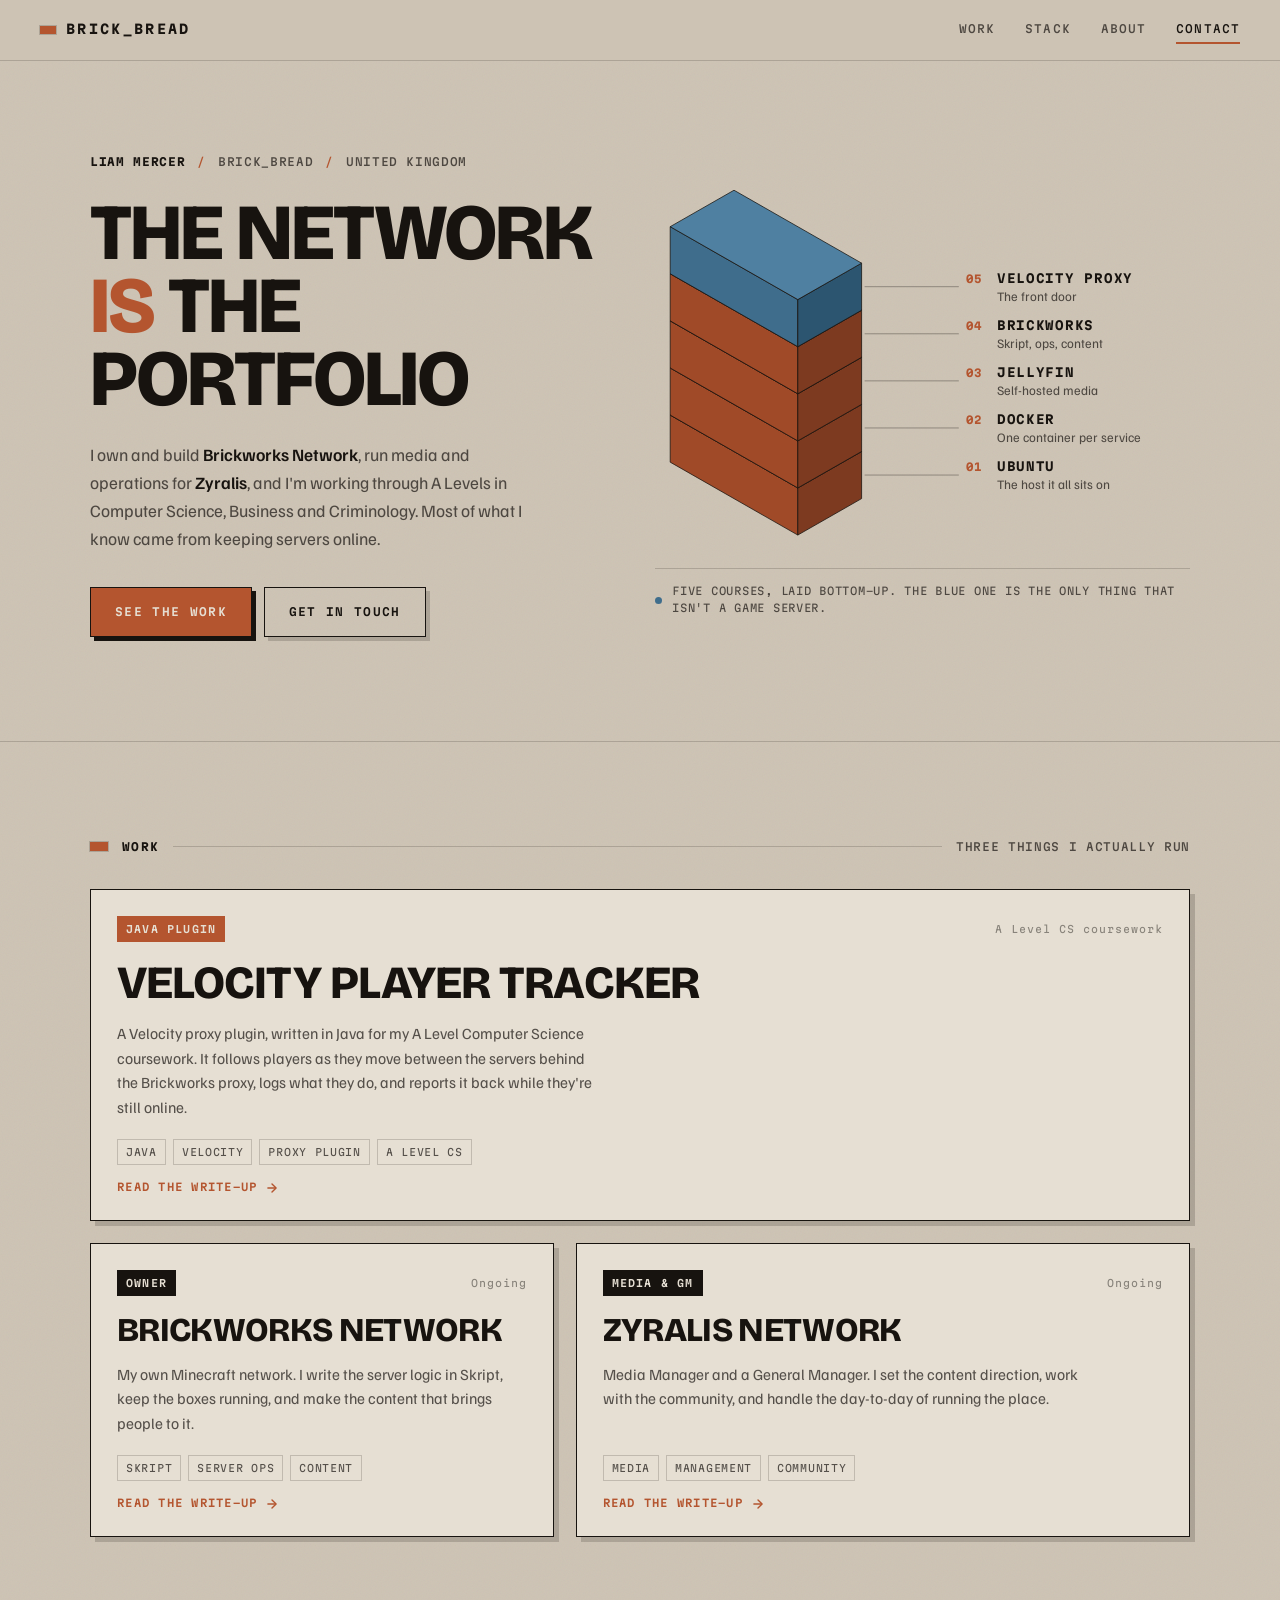
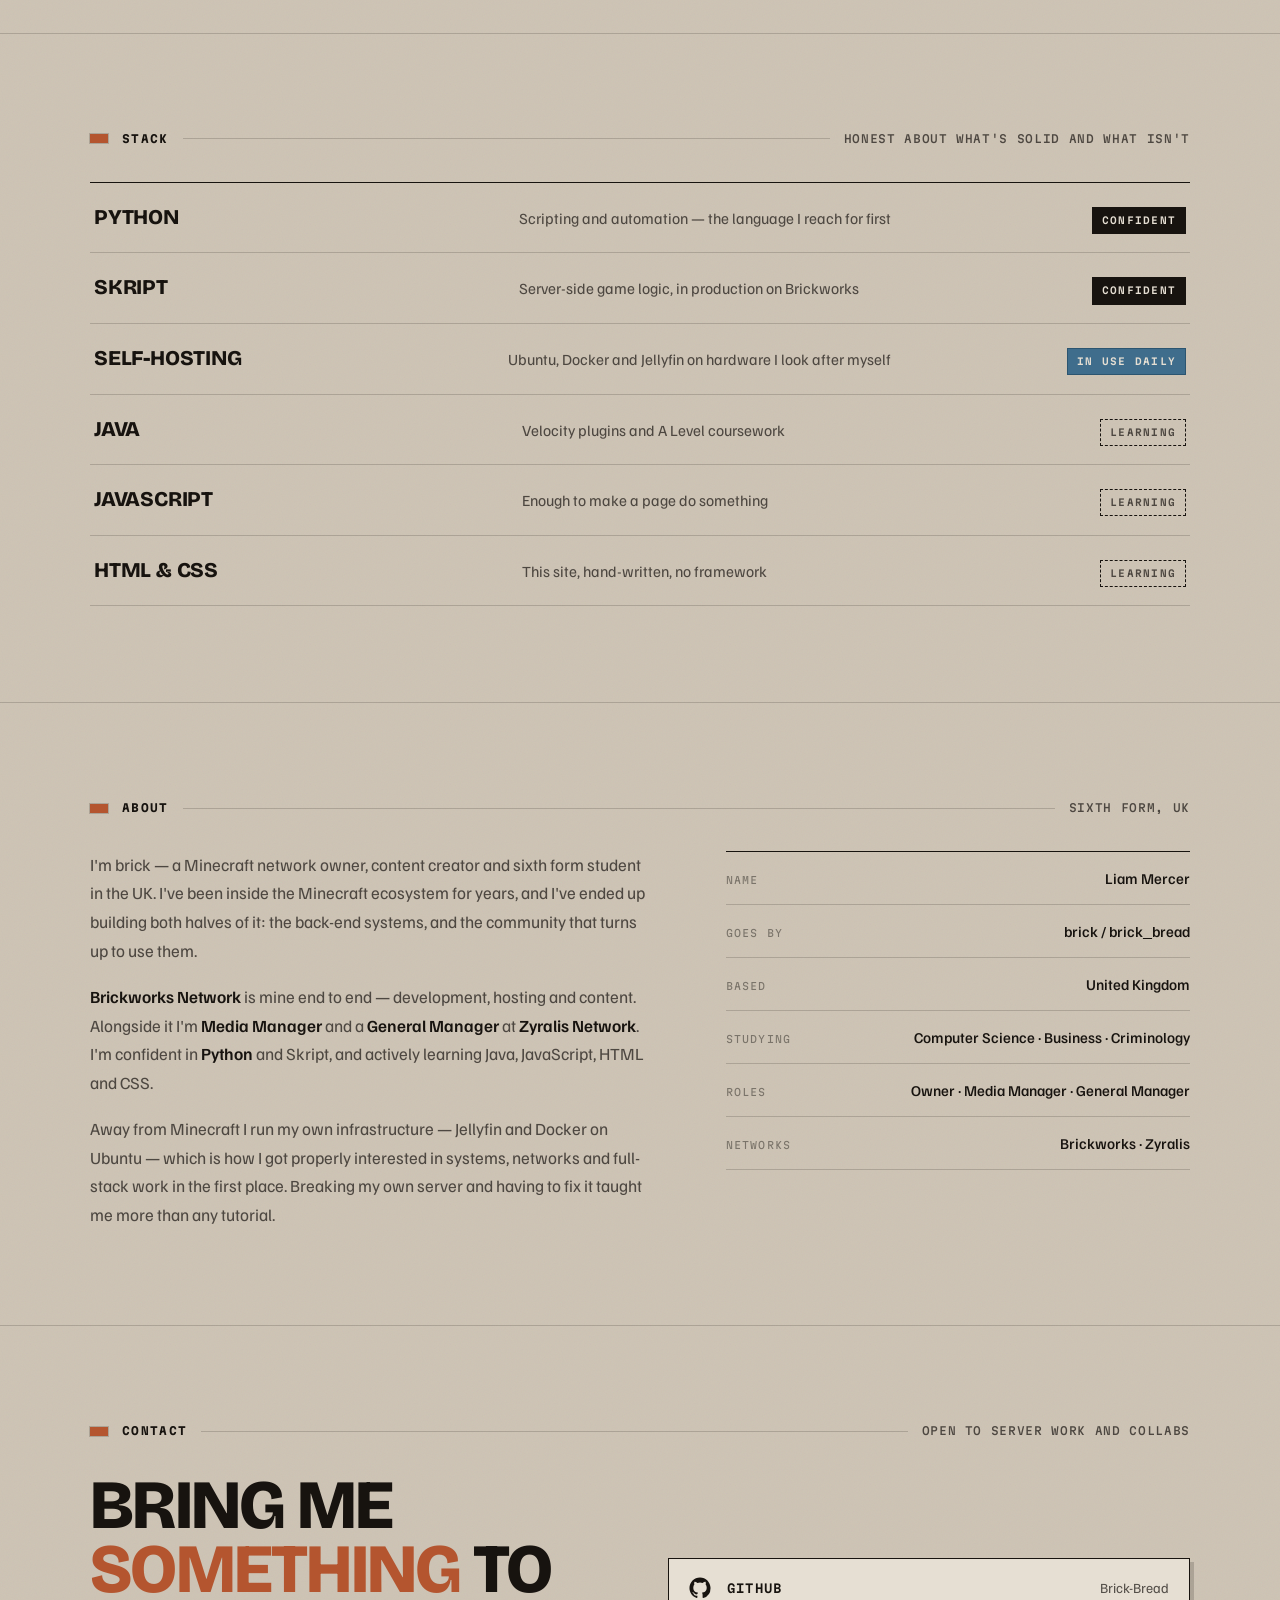
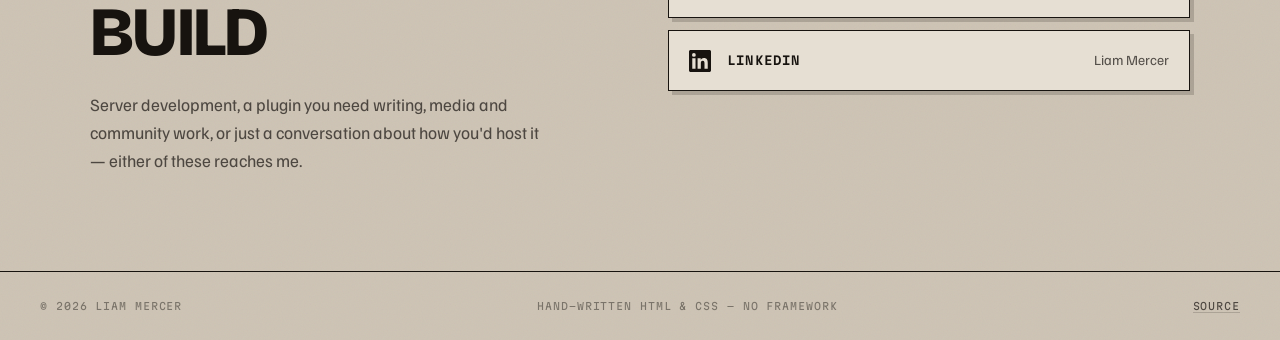
==== index.html @ 7c5bc6f1 "Build personal site: annotated brick wall in fired clay Static, hand-written site for brick_bread — " ====
<!DOCTYPE html>
<html lang="en-GB">
<head>
<meta charset="utf-8">
<meta name="viewport" content="width=device-width, initial-scale=1">
<title>brick_bread — Minecraft networks, built and kept online</title>
<meta name="description" content="Liam Mercer (brick_bread) — owner and developer of Brickworks Network, media and operations at Zyralis, and an A Level Computer Science student in the UK.">
<meta name="theme-color" content="#cdc3b4">
<meta name="author" content="Liam Mercer">

<meta property="og:type" content="website">
<meta property="og:title" content="brick_bread — Minecraft networks, built and kept online">
<meta property="og:description" content="Owner and developer of Brickworks Network, media and operations at Zyralis, and an A Level Computer Science student in the UK.">
<meta name="twitter:card" content="summary">

<link rel="icon" href="assets/favicon.svg" type="image/svg+xml">
<link rel="preconnect" href="https://fonts.googleapis.com">
<link rel="preconnect" href="https://fonts.gstatic.com" crossorigin>
<link href="https://fonts.googleapis.com/css2?family=Bricolage+Grotesque:opsz,wght@12..96,400;12..96,700;12..96,800&family=Familjen+Grotesk:wght@400;500;600&family=Martian+Mono:wght@400;500;600;700&display=swap" rel="stylesheet">
<link rel="stylesheet" href="styles.css">
</head>
<body>

<a class="bb-skip" href="#main">Skip to content</a>

<!-- ============================ NAV ============================ -->
<header class="bb-nav">
  <a class="bb-wordmark" href="#top">brick_bread</a>
  <nav class="bb-navlinks" aria-label="Sections">
    <a class="bb-navlink" href="#work">Work</a>
    <a class="bb-navlink" href="#stack">Stack</a>
    <a class="bb-navlink" href="#about">About</a>
    <a class="bb-navlink" href="#contact">Contact</a>
  </nav>
  <button class="bb-burger" id="bb-burger" aria-label="Open menu" aria-expanded="false" aria-controls="bb-sheet">
    <svg width="20" height="20" viewBox="0 0 24 24" fill="none" stroke="currentColor" stroke-width="2" aria-hidden="true"><path d="M3 6h18M3 12h18M3 18h18"/></svg>
  </button>
</header>

<div id="bb-sheet">
  <a href="#work">Work</a>
  <a href="#stack">Stack</a>
  <a href="#about">About</a>
  <a href="#contact">Contact</a>
</div>

<main id="main">
<span id="top"></span>

<!-- ============================ HERO ============================ -->
<div class="bb-wrap">
  <section class="bb-hero">
    <div>
      <p class="bb-hero-kicker bb-mono">
        <b>Liam Mercer</b> <span aria-hidden="true">/</span> brick_bread <span aria-hidden="true">/</span> United Kingdom
      </p>
      <h1 class="bb-display">The network <em>is</em> the portfolio</h1>
      <p class="bb-lede">
        I own and build <strong>Brickworks Network</strong>, run media and operations for
        <strong>Zyralis</strong>, and I'm working through A Levels in Computer Science,
        Business and Criminology. Most of what I know came from keeping servers online.
      </p>
      <div class="bb-actions">
        <a class="bb-btn bb-btn-solid" href="#work">See the work</a>
        <a class="bb-btn bb-btn-ghost" href="#contact">Get in touch</a>
      </div>
    </div>

    <!-- ---- SIGNATURE: annotated axonometric of the things I run ---- -->
    <figure class="bb-stack-fig">
      <svg class="bb-stack" viewBox="-104 -272 704 498" role="img"
           aria-label="An axonometric drawing of a five-course brick wall, labelled bottom to top: Ubuntu, Docker, Jellyfin, Brickworks, and a Velocity proxy as the top course."
           xmlns="http://www.w3.org/2000/svg">

        <!-- course 01 — Ubuntu -->
        <g transform="translate(0,0)">
          <g class="bb-brick bb-brick-1">
            <g class="bb-brick-body">
              <path class="bb-face bb-face-left"  d="M-84 48 L84 144 L84 206 L-84 110 Z"/>
              <path class="bb-face bb-face-right" d="M168 96 L84 144 L84 206 L168 158 Z"/>
              <path class="bb-face bb-face-top"   d="M0 0 L168 96 L84 144 L-84 48 Z"/>
            </g>
            <path class="bb-leader" d="M172 127 H296"/>
            <g class="bb-anno">
              <text class="bb-anno-num"  x="306" y="122">01</text>
              <text class="bb-anno-name" x="346" y="122">UBUNTU</text>
              <text class="bb-anno-sub"  x="346" y="146">The host it all sits on</text>
            </g>
          </g>
        </g>

        <!-- course 02 — Docker -->
        <g transform="translate(0,-62)">
          <g class="bb-brick bb-brick-2">
            <g class="bb-brick-body">
              <path class="bb-face bb-face-left"  d="M-84 48 L84 144 L84 206 L-84 110 Z"/>
              <path class="bb-face bb-face-right" d="M168 96 L84 144 L84 206 L168 158 Z"/>
              <path class="bb-face bb-face-top"   d="M0 0 L168 96 L84 144 L-84 48 Z"/>
            </g>
            <path class="bb-leader" d="M172 127 H296"/>
            <g class="bb-anno">
              <text class="bb-anno-num"  x="306" y="122">02</text>
              <text class="bb-anno-name" x="346" y="122">DOCKER</text>
              <text class="bb-anno-sub"  x="346" y="146">One container per service</text>
            </g>
          </g>
        </g>

        <!-- course 03 — Jellyfin -->
        <g transform="translate(0,-124)">
          <g class="bb-brick bb-brick-3">
            <g class="bb-brick-body">
              <path class="bb-face bb-face-left"  d="M-84 48 L84 144 L84 206 L-84 110 Z"/>
              <path class="bb-face bb-face-right" d="M168 96 L84 144 L84 206 L168 158 Z"/>
              <path class="bb-face bb-face-top"   d="M0 0 L168 96 L84 144 L-84 48 Z"/>
            </g>
            <path class="bb-leader" d="M172 127 H296"/>
            <g class="bb-anno">
              <text class="bb-anno-num"  x="306" y="122">03</text>
              <text class="bb-anno-name" x="346" y="122">JELLYFIN</text>
              <text class="bb-anno-sub"  x="346" y="146">Self-hosted media</text>
            </g>
          </g>
        </g>

        <!-- course 04 — Brickworks SMP -->
        <g transform="translate(0,-186)">
          <g class="bb-brick bb-brick-4">
            <g class="bb-brick-body">
              <path class="bb-face bb-face-left"  d="M-84 48 L84 144 L84 206 L-84 110 Z"/>
              <path class="bb-face bb-face-right" d="M168 96 L84 144 L84 206 L168 158 Z"/>
              <path class="bb-face bb-face-top"   d="M0 0 L168 96 L84 144 L-84 48 Z"/>
            </g>
            <path class="bb-leader" d="M172 127 H296"/>
            <g class="bb-anno">
              <text class="bb-anno-num"  x="306" y="122">04</text>
              <text class="bb-anno-name" x="346" y="122">BRICKWORKS</text>
              <text class="bb-anno-sub"  x="346" y="146">Skript, ops, content</text>
            </g>
          </g>
        </g>

        <!-- course 05 — Velocity proxy (different material: not a game server) -->
        <g transform="translate(0,-248)">
          <g class="bb-brick bb-brick-5 bb-brick-proxy">
            <g class="bb-brick-body">
              <path class="bb-face bb-face-left"  d="M-84 48 L84 144 L84 206 L-84 110 Z"/>
              <path class="bb-face bb-face-right" d="M168 96 L84 144 L84 206 L168 158 Z"/>
              <path class="bb-face bb-face-top"   d="M0 0 L168 96 L84 144 L-84 48 Z"/>
            </g>
            <path class="bb-leader" d="M172 127 H296"/>
            <g class="bb-anno">
              <text class="bb-anno-num"  x="306" y="122">05</text>
              <text class="bb-anno-name" x="346" y="122">VELOCITY PROXY</text>
              <text class="bb-anno-sub"  x="346" y="146">The front door</text>
            </g>
          </g>
        </g>
      </svg>

      <!-- annotations again, for narrow screens where the callouts don't fit -->
      <ul class="bb-stack-list">
        <li><i>05</i><b>Velocity proxy</b><span>The front door</span></li>
        <li><i>04</i><b>Brickworks</b><span>Skript, ops, content</span></li>
        <li><i>03</i><b>Jellyfin</b><span>Self-hosted media</span></li>
        <li><i>02</i><b>Docker</b><span>One container per service</span></li>
        <li><i>01</i><b>Ubuntu</b><span>The host it all sits on</span></li>
      </ul>

      <figcaption class="bb-stack-note">
        <span class="bb-dot" aria-hidden="true"></span>
        Five courses, laid bottom-up. The blue one is the only thing that isn't a game server.
      </figcaption>
    </figure>
  </section>
</div>

<hr class="bb-joint">

<!-- ============================ WORK ============================ -->
<div class="bb-wrap">
  <section class="bb-section" id="work">
    <p class="bb-eyebrow bb-mono">
      <span class="bb-eyebrow-name">Work</span>
      <span class="bb-eyebrow-rule" aria-hidden="true"></span>
      <span class="bb-eyebrow-meta">Three things I actually run</span>
    </p>

    <div class="bb-bond">
      <!-- course one: one long brick -->
      <div class="bb-course bb-course-single bb-rise">
        <a class="bb-card bb-card-lead" href="projects/#tracker">
          <div class="bb-card-top">
            <span class="bb-role bb-role-clay">Java plugin</span>
            <span class="bb-card-meta">A Level CS coursework</span>
          </div>
          <h3>Velocity Player Tracker</h3>
          <p>
            A Velocity proxy plugin, written in Java for my A Level Computer Science
            coursework. It follows players as they move between the servers behind the
            Brickworks proxy, logs what they do, and reports it back while they're still online.
          </p>
          <div class="bb-tags">
            <span class="bb-tag">Java</span>
            <span class="bb-tag">Velocity</span>
            <span class="bb-tag">Proxy plugin</span>
            <span class="bb-tag">A Level CS</span>
          </div>
          <span class="bb-card-cta">Read the write-up
            <svg width="14" height="14" viewBox="0 0 24 24" fill="none" stroke="currentColor" stroke-width="2.4" stroke-linecap="round" stroke-linejoin="round" aria-hidden="true"><path d="M5 12h13"/><path d="M12 5l7 7-7 7"/></svg>
          </span>
        </a>
      </div>

      <!-- course two: joint sits off-centre so it never lines up with the course above -->
      <div class="bb-course bb-course-bond bb-rise">
        <a class="bb-card" href="projects/#brickworks">
          <div class="bb-card-top">
            <span class="bb-role">Owner</span>
            <span class="bb-card-meta">Ongoing</span>
          </div>
          <h3>Brickworks Network</h3>
          <p>
            My own Minecraft network. I write the server logic in Skript, keep the boxes
            running, and make the content that brings people to it.
          </p>
          <div class="bb-tags">
            <span class="bb-tag">Skript</span>
            <span class="bb-tag">Server ops</span>
            <span class="bb-tag">Content</span>
          </div>
          <span class="bb-card-cta">Read the write-up
            <svg width="14" height="14" viewBox="0 0 24 24" fill="none" stroke="currentColor" stroke-width="2.4" stroke-linecap="round" stroke-linejoin="round" aria-hidden="true"><path d="M5 12h13"/><path d="M12 5l7 7-7 7"/></svg>
          </span>
        </a>

        <a class="bb-card" href="projects/#zyralis">
          <div class="bb-card-top">
            <span class="bb-role">Media &amp; GM</span>
            <span class="bb-card-meta">Ongoing</span>
          </div>
          <h3>Zyralis Network</h3>
          <p>
            Media Manager and a General Manager. I set the content direction, work with
            the community, and handle the day-to-day of running the place.
          </p>
          <div class="bb-tags">
            <span class="bb-tag">Media</span>
            <span class="bb-tag">Management</span>
            <span class="bb-tag">Community</span>
          </div>
          <span class="bb-card-cta">Read the write-up
            <svg width="14" height="14" viewBox="0 0 24 24" fill="none" stroke="currentColor" stroke-width="2.4" stroke-linecap="round" stroke-linejoin="round" aria-hidden="true"><path d="M5 12h13"/><path d="M12 5l7 7-7 7"/></svg>
          </span>
        </a>
      </div>
    </div>
  </section>
</div>

<hr class="bb-joint">

<!-- ============================ STACK ============================ -->
<div class="bb-wrap">
  <section class="bb-section" id="stack">
    <p class="bb-eyebrow bb-mono">
      <span class="bb-eyebrow-name">Stack</span>
      <span class="bb-eyebrow-rule" aria-hidden="true"></span>
      <span class="bb-eyebrow-meta">Honest about what's solid and what isn't</span>
    </p>

    <div class="bb-manifest bb-rise">
      <div class="bb-row">
        <span class="bb-row-name">Python</span>
        <span class="bb-row-what">Scripting and automation — the language I reach for first</span>
        <span class="bb-state bb-state-solid">Confident</span>
      </div>
      <div class="bb-row">
        <span class="bb-row-name">Skript</span>
        <span class="bb-row-what">Server-side game logic, in production on Brickworks</span>
        <span class="bb-state bb-state-solid">Confident</span>
      </div>
      <div class="bb-row">
        <span class="bb-row-name">Self-hosting</span>
        <span class="bb-row-what">Ubuntu, Docker and Jellyfin on hardware I look after myself</span>
        <span class="bb-state bb-state-live">In use daily</span>
      </div>
      <div class="bb-row">
        <span class="bb-row-name">Java</span>
        <span class="bb-row-what">Velocity plugins and A Level coursework</span>
        <span class="bb-state bb-state-learn">Learning</span>
      </div>
      <div class="bb-row">
        <span class="bb-row-name">JavaScript</span>
        <span class="bb-row-what">Enough to make a page do something</span>
        <span class="bb-state bb-state-learn">Learning</span>
      </div>
      <div class="bb-row">
        <span class="bb-row-name">HTML &amp; CSS</span>
        <span class="bb-row-what">This site, hand-written, no framework</span>
        <span class="bb-state bb-state-learn">Learning</span>
      </div>
    </div>
  </section>
</div>

<hr class="bb-joint">

<!-- ============================ ABOUT ============================ -->
<div class="bb-wrap">
  <section class="bb-section" id="about">
    <p class="bb-eyebrow bb-mono">
      <span class="bb-eyebrow-name">About</span>
      <span class="bb-eyebrow-rule" aria-hidden="true"></span>
      <span class="bb-eyebrow-meta">Sixth form, UK</span>
    </p>

    <div class="bb-about bb-rise">
      <div class="bb-prose">
        <p>
          I'm brick — a Minecraft network owner, content creator and sixth form student in
          the UK. I've been inside the Minecraft ecosystem for years, and I've ended up
          building both halves of it: the back-end systems, and the community that turns
          up to use them.
        </p>
        <p>
          <strong>Brickworks Network</strong> is mine end to end — development, hosting
          and content. Alongside it I'm <strong>Media Manager</strong> and a
          <strong>General Manager</strong> at <strong>Zyralis Network</strong>. I'm
          confident in <strong>Python</strong> and Skript, and actively learning Java,
          JavaScript, HTML and CSS.
        </p>
        <p>
          Away from Minecraft I run my own infrastructure — Jellyfin and Docker on
          Ubuntu — which is how I got properly interested in systems, networks and
          full-stack work in the first place. Breaking my own server and having to fix it
          taught me more than any tutorial.
        </p>
      </div>

      <dl class="bb-spec">
        <div><dt>Name</dt><dd>Liam Mercer</dd></div>
        <div><dt>Goes by</dt><dd>brick / brick_bread</dd></div>
        <div><dt>Based</dt><dd>United Kingdom</dd></div>
        <div><dt>Studying</dt><dd>Computer Science · Business · Criminology</dd></div>
        <div><dt>Roles</dt><dd>Owner · Media Manager · General Manager</dd></div>
        <div><dt>Networks</dt><dd>Brickworks · Zyralis</dd></div>
      </dl>
    </div>
  </section>
</div>

<hr class="bb-joint">

<!-- ============================ CONTACT ============================ -->
<div class="bb-wrap">
  <section class="bb-section" id="contact">
    <p class="bb-eyebrow bb-mono">
      <span class="bb-eyebrow-name">Contact</span>
      <span class="bb-eyebrow-rule" aria-hidden="true"></span>
      <span class="bb-eyebrow-meta">Open to server work and collabs</span>
    </p>

    <div class="bb-contact bb-rise">
      <div>
        <h2 class="bb-display">Bring me <em>something</em> to build</h2>
        <p class="bb-lede">
          Server development, a plugin you need writing, media and community work, or
          just a conversation about how you'd host it — either of these reaches me.
        </p>
      </div>

      <div class="bb-links">
        <a class="bb-link-row" href="https://github.com/Brick-Bread" rel="me noopener">
          <svg width="22" height="22" viewBox="0 0 24 24" fill="currentColor" aria-hidden="true"><path d="M12 .5C5.73.5.5 5.73.5 12c0 5.08 3.29 9.39 7.86 10.91.58.1.79-.25.79-.55v-1.93c-3.2.7-3.88-1.54-3.88-1.54-.52-1.33-1.28-1.68-1.28-1.68-1.05-.72.08-.7.08-.7 1.16.08 1.77 1.19 1.77 1.19 1.03 1.77 2.7 1.26 3.36.96.1-.75.4-1.26.73-1.55-2.55-.29-5.24-1.28-5.24-5.7 0-1.26.45-2.29 1.19-3.1-.12-.29-.52-1.46.11-3.05 0 0 .96-.31 3.15 1.18a10.9 10.9 0 0 1 5.74 0c2.18-1.49 3.14-1.18 3.14-1.18.63 1.59.23 2.76.12 3.05.74.81 1.18 1.84 1.18 3.1 0 4.43-2.69 5.4-5.25 5.69.41.36.78 1.07.78 2.16v3.2c0 .31.2.66.8.55A11.5 11.5 0 0 0 23.5 12C23.5 5.73 18.27.5 12 .5Z"/></svg>
          <span class="bb-link-label">GitHub</span>
          <span class="bb-link-sub">Brick-Bread</span>
        </a>
        <a class="bb-link-row" href="https://www.linkedin.com/in/liam-mercer-a99ba63b9/" rel="me noopener">
          <svg width="22" height="22" viewBox="0 0 24 24" fill="currentColor" aria-hidden="true"><path d="M20.45 20.45h-3.55v-5.57c0-1.33-.03-3.04-1.85-3.04-1.85 0-2.14 1.45-2.14 2.94v5.67H9.35V9h3.41v1.56h.05a3.74 3.74 0 0 1 3.37-1.85c3.6 0 4.27 2.37 4.27 5.46v6.28ZM5.34 7.43a2.06 2.06 0 1 1 0-4.12 2.06 2.06 0 0 1 0 4.12ZM7.12 20.45H3.56V9h3.56v11.45ZM22.22 0H1.77C.79 0 0 .77 0 1.73v20.54C0 23.23.79 24 1.77 24h20.45c.98 0 1.78-.77 1.78-1.73V1.73C24 .77 23.2 0 22.22 0Z"/></svg>
          <span class="bb-link-label">LinkedIn</span>
          <span class="bb-link-sub">Liam Mercer</span>
        </a>
      </div>
    </div>
  </section>
</div>
</main>

<footer class="bb-foot">
  <span>© 2026 Liam Mercer</span>
  <span>Hand-written HTML &amp; CSS — no framework</span>
  <span><a href="https://github.com/Brick-Bread/Brick-Bread.github.io">Source</a></span>
</footer>

<script src="script.js" defer></script>
</body>
</html>
---- styles.css ----
/* ==========================================================================
   brick_bread — personal site
   Direction: "node graph in fired clay". The page is the network, drawn.
   Ground is mortar-grey stock; the accent is a structural material, not trim.
   ========================================================================== */

:root {
  /* --- material palette --- */
  --kiln:    #17130f;   /* fired-black ink */
  --kiln-70: rgba(23, 19, 15, .70);
  --kiln-45: rgba(23, 19, 15, .45);
  --kiln-18: rgba(23, 19, 15, .18);
  --kiln-08: rgba(23, 19, 15, .08);

  --mortar:   #cdc3b4;  /* page ground — dusty mortar, not paper */
  --slip:     #e6dfd3;  /* raised / lit surface */
  --slip-hot: #ece6dc;  /* hover surface */

  --clay:      #b4552f; /* fired brick face — the primary accent */
  --clay-lit:  #c9663c; /* top face, light side */
  --clay-mid:  #a04a28; /* left face */
  --clay-dark: #7d3a20; /* right face, shadow side */

  --slate:      #3f6d8c; /* the cool layer: proxy, links, live state */
  --slate-lit:  #4f80a1;
  --slate-dark: #2c5570;

  /* --- type --- */
  --display: 'Bricolage Grotesque', 'Arial Black', sans-serif;
  --body:    'Familjen Grotesk', system-ui, sans-serif;
  --mono:    'Martian Mono', ui-monospace, monospace;

  /* --- measure --- */
  --gutter: 40px;
  --max: 1180px;
}

* { box-sizing: border-box; }

html {
  scroll-behavior: smooth;
  -webkit-text-size-adjust: 100%;
}

body {
  margin: 0;
  background: var(--mortar);
  color: var(--kiln);
  font-family: var(--body);
  font-size: 17px;
  line-height: 1.6;
  overflow-x: hidden;
  /* chipboard tooth: a fine grain over the whole ground */
  background-image: url("data:image/svg+xml,%3Csvg xmlns='http://www.w3.org/2000/svg' width='140' height='140'%3E%3Cfilter id='n'%3E%3CfeTurbulence type='fractalNoise' baseFrequency='.82' numOctaves='3'/%3E%3C/filter%3E%3Crect width='140' height='140' filter='url(%23n)' opacity='.055'/%3E%3C/svg%3E");
}

::selection { background: var(--clay); color: var(--slip); }

img, svg { max-width: 100%; }
a { color: inherit; }

:focus-visible {
  outline: 2px solid var(--clay);
  outline-offset: 3px;
}

.bb-skip {
  position: absolute;
  left: -9999px;
  top: 0;
  background: var(--kiln);
  color: var(--slip);
  font-family: var(--mono);
  font-size: 11px;
  letter-spacing: .1em;
  text-transform: uppercase;
  padding: 12px 18px;
  z-index: 200;
  text-decoration: none;
}
.bb-skip:focus { left: 12px; top: 12px; }

/* --------------------------------------------------------------------------
   Shared type roles
   -------------------------------------------------------------------------- */

.bb-display {
  font-family: var(--display);
  font-weight: 800;
  line-height: .92;
  letter-spacing: -.025em;
  text-transform: uppercase;
  margin: 0;
}

.bb-mono {
  font-family: var(--mono);
  font-size: 11px;
  font-weight: 500;
  letter-spacing: .06em;
  text-transform: uppercase;
}

/* section eyebrow: a tiny brick, the name, a mortar joint, then real meta */
.bb-eyebrow {
  display: flex;
  align-items: center;
  gap: 14px;
  margin: 0 0 34px;
  color: var(--kiln-70);
}
.bb-eyebrow::before {
  content: "";
  flex: none;
  width: 18px;
  height: 9px;
  background: var(--clay);
  box-shadow: 0 0 0 1px var(--kiln-18);
}
.bb-eyebrow-name { color: var(--kiln); font-weight: 700; letter-spacing: .12em; }
.bb-eyebrow-rule { flex: 1; height: 1px; background: var(--kiln-18); }
.bb-eyebrow-meta { flex: none; }

/* --------------------------------------------------------------------------
   Layout scaffold
   -------------------------------------------------------------------------- */

.bb-wrap {
  max-width: var(--max);
  margin: 0 auto;
  padding: 0 var(--gutter);
}

/* Each section sits in its own .bb-wrap so the joints between them can run
   full-bleed, which means sections are never siblings — the gap between two
   sections is this padding twice, with the hairline landing in the middle. */
.bb-section { padding: 96px 0; position: relative; }

.bb-joint { height: 1px; background: var(--kiln-18); margin: 0; border: 0; }

/* --------------------------------------------------------------------------
   Nav
   -------------------------------------------------------------------------- */

.bb-nav {
  position: sticky;
  top: 0;
  z-index: 60;
  display: flex;
  align-items: center;
  justify-content: space-between;
  gap: 20px;
  padding: 16px var(--gutter);
  background: var(--mortar);
  border-bottom: 1px solid var(--kiln-18);
}

.bb-wordmark {
  font-family: var(--mono);
  font-size: 13px;
  font-weight: 700;
  letter-spacing: .18em;
  text-transform: uppercase;
  text-decoration: none;
  display: inline-flex;
  align-items: center;
  gap: 10px;
}
.bb-wordmark::before {
  content: "";
  width: 16px;
  height: 8px;
  background: var(--clay);
  box-shadow: 0 0 0 1px var(--kiln-18);
}

.bb-navlinks { display: flex; align-items: center; gap: 30px; }

.bb-navlink {
  font-family: var(--mono);
  font-size: 11px;
  font-weight: 500;
  letter-spacing: .1em;
  text-transform: uppercase;
  text-decoration: none;
  color: var(--kiln-70);
  padding: 4px 0;
  border-bottom: 2px solid transparent;
  transition: color .15s linear, border-color .15s linear;
}
.bb-navlink:hover,
.bb-navlink[aria-current="true"] {
  color: var(--kiln);
  border-bottom-color: var(--clay);
}

.bb-burger {
  display: none;
  background: transparent;
  border: 1px solid var(--kiln-18);
  color: var(--kiln);
  padding: 9px;
  line-height: 0;
  cursor: pointer;
}

#bb-sheet {
  display: none;
  position: sticky;
  top: 57px;
  z-index: 59;
  background: var(--slip);
  border-bottom: 1px solid var(--kiln-18);
  padding: 8px var(--gutter) 18px;
}
#bb-sheet a {
  display: block;
  font-family: var(--mono);
  font-size: 12px;
  letter-spacing: .12em;
  text-transform: uppercase;
  text-decoration: none;
  padding: 15px 2px;
  border-bottom: 1px solid var(--kiln-08);
}
#bb-sheet.bb-open { display: block; }

/* --------------------------------------------------------------------------
   Hero — thesis left, the stack right
   -------------------------------------------------------------------------- */

.bb-hero {
  display: grid;
  grid-template-columns: minmax(0, 1fr) minmax(0, 1.05fr);
  gap: 56px;
  align-items: center;
  padding: 92px 0 104px;
}

.bb-hero-kicker {
  display: flex;
  flex-wrap: wrap;
  gap: 8px 12px;
  color: var(--kiln-70);
  margin: 0 0 26px;
}
.bb-hero-kicker b { color: var(--kiln); font-weight: 700; }
.bb-hero-kicker span[aria-hidden] { color: var(--clay); }

.bb-hero h1 { font-size: clamp(46px, 6.2vw, 90px); max-width: 13ch; }
.bb-hero h1 em { font-style: normal; color: var(--clay); }

.bb-lede {
  font-size: clamp(17px, 1.35vw, 19px);
  line-height: 1.62;
  color: var(--kiln-70);
  max-width: 46ch;
  margin: 26px 0 0;
}
.bb-lede strong { color: var(--kiln); font-weight: 600; }

.bb-actions { display: flex; flex-wrap: wrap; gap: 12px; margin-top: 34px; }

/* buttons: hard-edged pressed slabs — no glow, no radius */
.bb-btn {
  font-family: var(--mono);
  font-size: 11px;
  font-weight: 600;
  letter-spacing: .12em;
  text-transform: uppercase;
  text-decoration: none;
  padding: 15px 24px;
  display: inline-flex;
  align-items: center;
  gap: 10px;
  border: 1px solid var(--kiln);
  transition: transform .12s linear, box-shadow .12s linear, background .12s linear;
}
.bb-btn-solid {
  background: var(--clay);
  color: var(--slip);
  box-shadow: 4px 4px 0 var(--kiln);
}
.bb-btn-solid:hover { transform: translate(2px, 2px); box-shadow: 2px 2px 0 var(--kiln); }
.bb-btn-solid:active { transform: translate(4px, 4px); box-shadow: 0 0 0 var(--kiln); }

.bb-btn-ghost {
  background: transparent;
  color: var(--kiln);
  box-shadow: 4px 4px 0 var(--kiln-18);
}
.bb-btn-ghost:hover { background: var(--slip); transform: translate(2px, 2px); box-shadow: 2px 2px 0 var(--kiln-18); }

/* --------------------------------------------------------------------------
   Signature: the annotated wall (axonometric, five courses)
   -------------------------------------------------------------------------- */

.bb-stack-fig { margin: 0; position: relative; }
.bb-stack { display: block; width: 100%; height: auto; overflow: visible; }

/* Hover slides a course out of the wall toward the viewer, along the same axis
   as the brick's depth. It has to move this way rather than straight up: SVG
   paints in document order, so a course lifted upward would slide behind the
   one above it. Sliding out means it correctly overlaps the courses below. */
.bb-brick-body { transition: transform .22s cubic-bezier(.2, .7, .2, 1); }
.bb-brick:hover .bb-brick-body { transform: translate(-15px, 9px); }

.bb-face { stroke: var(--kiln); stroke-width: 1; stroke-linejoin: round; }
.bb-face-top   { fill: var(--clay-lit); }
.bb-face-left  { fill: var(--clay-mid); }
.bb-face-right { fill: var(--clay-dark); }

/* the proxy course is a different material — it isn't a game server */
.bb-brick-proxy .bb-face-top   { fill: var(--slate-lit); }
.bb-brick-proxy .bb-face-left  { fill: var(--slate); }
.bb-brick-proxy .bb-face-right { fill: var(--slate-dark); }

.bb-leader { stroke: var(--kiln-45); stroke-width: 1; fill: none; }
.bb-brick:hover .bb-leader { stroke: var(--kiln); }

/* Sizes are in viewBox units, not screen px: the 704-unit drawing renders into a
   ~535px column, so everything here lands about 0.76x smaller than it reads. */
.bb-anno-num {
  font-family: var(--mono);
  font-size: 14px;
  font-weight: 700;
  letter-spacing: .06em;
  fill: var(--clay);
}
.bb-anno-name {
  font-family: var(--mono);
  font-size: 16px;
  font-weight: 700;
  letter-spacing: .06em;
  fill: var(--kiln);
}
.bb-anno-sub { font-family: var(--body); font-size: 17px; fill: var(--kiln-70); }

.bb-stack-note {
  font-family: var(--mono);
  font-size: 10.5px;
  letter-spacing: .07em;
  text-transform: uppercase;
  color: var(--kiln-70);
  margin: 18px 0 0;
  padding-top: 14px;
  border-top: 1px solid var(--kiln-18);
  display: flex;
  align-items: center;
  gap: 10px;
}
.bb-dot { flex: none; width: 7px; height: 7px; background: var(--slate); border-radius: 50%; }

/* mobile twin of the annotations — read once per viewport */
.bb-stack-list { display: none; list-style: none; margin: 22px 0 0; padding: 0; }
.bb-stack-list li {
  display: flex;
  gap: 12px;
  align-items: baseline;
  padding: 11px 0;
  border-top: 1px solid var(--kiln-18);
}
.bb-stack-list b {
  font-family: var(--mono);
  font-size: 11.5px;
  letter-spacing: .08em;
  text-transform: uppercase;
}
.bb-stack-list span { color: var(--kiln-70); font-size: 14.5px; }
.bb-stack-list i {
  font-family: var(--mono);
  font-style: normal;
  font-size: 10px;
  color: var(--clay);
  flex: none;
  padding-top: 2px;
}

/* --------------------------------------------------------------------------
   Work — laid in running bond
   -------------------------------------------------------------------------- */

.bb-bond { display: grid; gap: 22px; }

.bb-course { display: grid; grid-template-columns: repeat(2, minmax(0, 1fr)); gap: 22px; }

/* one long brick — a soldier course */
.bb-course-single { grid-template-columns: minmax(0, 1fr); }

/* the next course carries its joint off-centre, so no two courses line up. Same
   reason a wall is laid in running bond and not stack bond: staggered joints. */
.bb-course-bond { grid-template-columns: minmax(0, .86fr) minmax(0, 1.14fr); }

.bb-card {
  display: flex;
  flex-direction: column;
  gap: 14px;
  text-decoration: none;
  background: var(--slip);
  border: 1px solid var(--kiln);
  box-shadow: 5px 5px 0 var(--kiln-18);
  padding: 26px 26px 24px;
  transition: transform .14s linear, box-shadow .14s linear, background .14s linear;
}
.bb-card:hover {
  transform: translate(3px, 3px);
  box-shadow: 2px 2px 0 var(--clay);
  background: var(--slip-hot);
}

.bb-card-top { display: flex; align-items: baseline; justify-content: space-between; gap: 16px; }

.bb-role {
  font-family: var(--mono);
  font-size: 10px;
  font-weight: 600;
  letter-spacing: .12em;
  text-transform: uppercase;
  color: var(--slip);
  background: var(--kiln);
  padding: 5px 9px;
  flex: none;
}
.bb-role-clay { background: var(--clay); }

.bb-card-meta {
  font-family: var(--mono);
  font-size: 10px;
  letter-spacing: .1em;
  color: var(--kiln-45);
  flex: none;
}

.bb-card h3 {
  font-family: var(--display);
  font-weight: 800;
  font-size: clamp(25px, 2.6vw, 34px);
  line-height: 1.02;
  letter-spacing: -.02em;
  text-transform: uppercase;
  margin: 4px 0 0;
}
.bb-card-lead h3 { font-size: clamp(30px, 3.6vw, 46px); }

.bb-card p {
  margin: 0;
  color: var(--kiln-70);
  font-size: 15.5px;
  line-height: 1.58;
  max-width: 54ch;
}

.bb-tags { display: flex; flex-wrap: wrap; gap: 7px; margin-top: auto; padding-top: 6px; }
.bb-tag {
  font-family: var(--mono);
  font-size: 10px;
  letter-spacing: .07em;
  text-transform: uppercase;
  color: var(--kiln-70);
  border: 1px solid var(--kiln-18);
  padding: 4px 8px;
}

.bb-card-cta {
  font-family: var(--mono);
  font-size: 10.5px;
  font-weight: 600;
  letter-spacing: .12em;
  text-transform: uppercase;
  color: var(--clay);
  display: inline-flex;
  align-items: center;
  gap: 8px;
}
.bb-card-cta svg { transition: transform .16s linear; }
.bb-card:hover .bb-card-cta svg { transform: translateX(4px); }

/* --------------------------------------------------------------------------
   Stack / manifest table
   -------------------------------------------------------------------------- */

.bb-manifest { border-top: 1px solid var(--kiln); }

.bb-row {
  display: grid;
  grid-template-columns: 1.1fr 1.5fr auto;
  gap: 18px;
  align-items: baseline;
  padding: 18px 4px;
  border-bottom: 1px solid var(--kiln-18);
  transition: background .14s linear, padding-left .14s linear;
}
.bb-row:hover { background: var(--slip); padding-left: 12px; }

.bb-row-name {
  font-family: var(--display);
  font-weight: 800;
  font-size: 21px;
  letter-spacing: -.01em;
  text-transform: uppercase;
}
.bb-row-what { color: var(--kiln-70); font-size: 15.5px; }

.bb-state {
  font-family: var(--mono);
  font-size: 9.5px;
  font-weight: 600;
  letter-spacing: .13em;
  text-transform: uppercase;
  padding: 5px 9px;
  border: 1px solid var(--kiln);
  white-space: nowrap;
  justify-self: end;
}
.bb-state-solid { background: var(--kiln); color: var(--slip); }
.bb-state-learn { background: transparent; color: var(--kiln-70); border-style: dashed; }
.bb-state-live  { background: var(--slate); color: var(--slip); border-color: var(--slate-dark); }

/* --------------------------------------------------------------------------
   About
   -------------------------------------------------------------------------- */

.bb-about { display: grid; grid-template-columns: 1.25fr 1fr; gap: 56px; align-items: start; }

.bb-prose p { margin: 0 0 18px; font-size: 17px; line-height: 1.68; color: var(--kiln-70); max-width: 56ch; }
.bb-prose p:last-child { margin-bottom: 0; }
.bb-prose strong { color: var(--kiln); font-weight: 600; }

.bb-spec { border-top: 1px solid var(--kiln); margin: 0; }
.bb-spec div {
  display: flex;
  justify-content: space-between;
  align-items: baseline;
  gap: 18px;
  padding: 14px 0;
  border-bottom: 1px solid var(--kiln-18);
}
.bb-spec dt {
  font-family: var(--mono);
  font-size: 10px;
  letter-spacing: .11em;
  text-transform: uppercase;
  color: var(--kiln-45);
  margin: 0;
  flex: none;
}
.bb-spec dd { margin: 0; font-size: 15px; text-align: right; font-weight: 500; }

/* --------------------------------------------------------------------------
   Contact
   -------------------------------------------------------------------------- */

.bb-contact { display: grid; grid-template-columns: 1fr 1fr; gap: 56px; align-items: center; }
.bb-contact h2 { font-size: clamp(40px, 5.4vw, 74px); max-width: 12ch; }
.bb-contact h2 em { font-style: normal; color: var(--clay); }

.bb-links { display: flex; flex-direction: column; gap: 12px; }

.bb-link-row {
  display: flex;
  align-items: center;
  gap: 16px;
  text-decoration: none;
  border: 1px solid var(--kiln);
  background: var(--slip);
  box-shadow: 4px 4px 0 var(--kiln-18);
  padding: 18px 20px;
  transition: transform .14s linear, box-shadow .14s linear, background .14s linear;
}
.bb-link-row:hover { transform: translate(2px, 2px); box-shadow: 2px 2px 0 var(--clay); background: var(--slip-hot); }
.bb-link-row svg { flex: none; }
.bb-link-label { font-family: var(--mono); font-size: 12px; font-weight: 600; letter-spacing: .1em; text-transform: uppercase; }
.bb-link-sub { font-size: 14px; color: var(--kiln-70); margin-left: auto; text-align: right; }

/* --------------------------------------------------------------------------
   Footer
   -------------------------------------------------------------------------- */

.bb-foot {
  border-top: 1px solid var(--kiln);
  padding: 26px var(--gutter);
  display: flex;
  flex-wrap: wrap;
  gap: 12px 26px;
  justify-content: space-between;
  align-items: center;
  font-family: var(--mono);
  font-size: 10px;
  letter-spacing: .09em;
  text-transform: uppercase;
  color: var(--kiln-45);
}
.bb-foot a { color: var(--kiln-70); text-decoration: none; border-bottom: 1px solid var(--kiln-18); }
.bb-foot a:hover { color: var(--clay); border-bottom-color: var(--clay); }

/* --------------------------------------------------------------------------
   Case studies (projects/)
   -------------------------------------------------------------------------- */

.bb-case { display: none; padding: 66px 0 40px; }
.bb-case.bb-case-on { display: block; }

.bb-case-head { display: flex; flex-wrap: wrap; align-items: flex-end; justify-content: space-between; gap: 24px; }
.bb-case h1 { font-size: clamp(36px, 5.4vw, 74px); max-width: 16ch; }
.bb-case-body { display: grid; grid-template-columns: 260px minmax(0, 1fr); gap: 48px; margin-top: 52px; align-items: start; }
.bb-case-aside { position: sticky; top: 92px; }

.bb-case-prose h2 {
  font-family: var(--display);
  font-weight: 800;
  font-size: 22px;
  letter-spacing: -.01em;
  text-transform: uppercase;
  margin: 38px 0 12px;
}
.bb-case-prose h2:first-child { margin-top: 0; }
.bb-case-prose p { margin: 0 0 16px; color: var(--kiln-70); line-height: 1.68; max-width: 62ch; }
.bb-case-prose ul { margin: 0 0 16px; padding-left: 0; list-style: none; max-width: 62ch; }
.bb-case-prose li {
  position: relative;
  padding-left: 26px;
  margin-bottom: 9px;
  color: var(--kiln-70);
  line-height: 1.6;
}
.bb-case-prose li::before {
  content: "";
  position: absolute;
  left: 0; top: .62em;
  width: 13px; height: 7px;
  background: var(--clay);
  box-shadow: 0 0 0 1px var(--kiln-18);
}

.bb-back {
  display: inline-flex;
  align-items: center;
  gap: 9px;
  font-family: var(--mono);
  font-size: 10.5px;
  font-weight: 600;
  letter-spacing: .12em;
  text-transform: uppercase;
  text-decoration: none;
  color: var(--kiln-70);
  margin-bottom: 28px;
}
.bb-back:hover { color: var(--clay); }
.bb-back svg { transition: transform .16s linear; }
.bb-back:hover svg { transform: translateX(-4px); }

.bb-case-switch { display: flex; flex-wrap: wrap; gap: 10px; margin: 0; }
.bb-case-switch a {
  font-family: var(--mono);
  font-size: 10px;
  font-weight: 600;
  letter-spacing: .1em;
  text-transform: uppercase;
  text-decoration: none;
  padding: 9px 13px;
  border: 1px solid var(--kiln-18);
  color: var(--kiln-70);
}
.bb-case-switch a:hover { border-color: var(--kiln); color: var(--kiln); }
.bb-case-switch a[aria-current="true"] { background: var(--kiln); border-color: var(--kiln); color: var(--slip); }

/* --------------------------------------------------------------------------
   Motion
   -------------------------------------------------------------------------- */

.bb-rise { opacity: 0; transform: translateY(18px); }
.bb-rise.bb-in { opacity: 1; transform: none; transition: opacity .55s ease, transform .55s cubic-bezier(.2, .7, .2, 1); }

/* the build: courses settle from the base up */
@keyframes bb-settle {
  from { opacity: 0; transform: translate(0, -34px); }
  to   { opacity: 1; transform: translate(0, 0); }
}
.bb-brick { animation: bb-settle .62s cubic-bezier(.2, .8, .25, 1) backwards; }
.bb-brick-1 { animation-delay: .05s; }
.bb-brick-2 { animation-delay: .16s; }
.bb-brick-3 { animation-delay: .27s; }
.bb-brick-4 { animation-delay: .38s; }
.bb-brick-5 { animation-delay: .49s; }

/* --------------------------------------------------------------------------
   Responsive
   -------------------------------------------------------------------------- */

@media (max-width: 1040px) {
  .bb-hero { grid-template-columns: minmax(0, 1fr); gap: 46px; padding-top: 68px; }
  .bb-about, .bb-contact { grid-template-columns: minmax(0, 1fr); gap: 38px; }
  .bb-case-body { grid-template-columns: minmax(0, 1fr); gap: 34px; }
  .bb-case-aside { position: static; }
}

@media (max-width: 860px) {
  :root { --gutter: 26px; }
  .bb-navlinks { display: none; }
  .bb-burger { display: block; }
  .bb-section { padding: 68px 0; }
  .bb-course { grid-template-columns: minmax(0, 1fr); }
  /* one card per row on narrow screens: no bond to stagger */
  .bb-course-bond, .bb-course-single { grid-template-columns: minmax(0, 1fr); }
  .bb-row { grid-template-columns: minmax(0, 1fr) auto; }
  .bb-row-what { grid-column: 1 / -1; }
  .bb-eyebrow-meta { display: none; }
}

@media (max-width: 760px) {
  .bb-anno { display: none; }
  .bb-stack-list { display: block; }
}

@media (max-width: 560px) {
  .bb-link-sub { display: none; }
  .bb-spec div { flex-direction: column; gap: 3px; }
  .bb-spec dd { text-align: left; }
  .bb-foot { justify-content: flex-start; }
}

@media (prefers-reduced-motion: reduce) {
  html { scroll-behavior: auto; }
  *, *::before, *::after {
    animation-duration: .01ms !important;
    animation-delay: 0s !important;
    transition-duration: .01ms !important;
  }
  .bb-rise { opacity: 1; transform: none; }
}

@media print {
  .bb-nav, #bb-sheet { display: none; }
  body { background: #fff; background-image: none; }
}
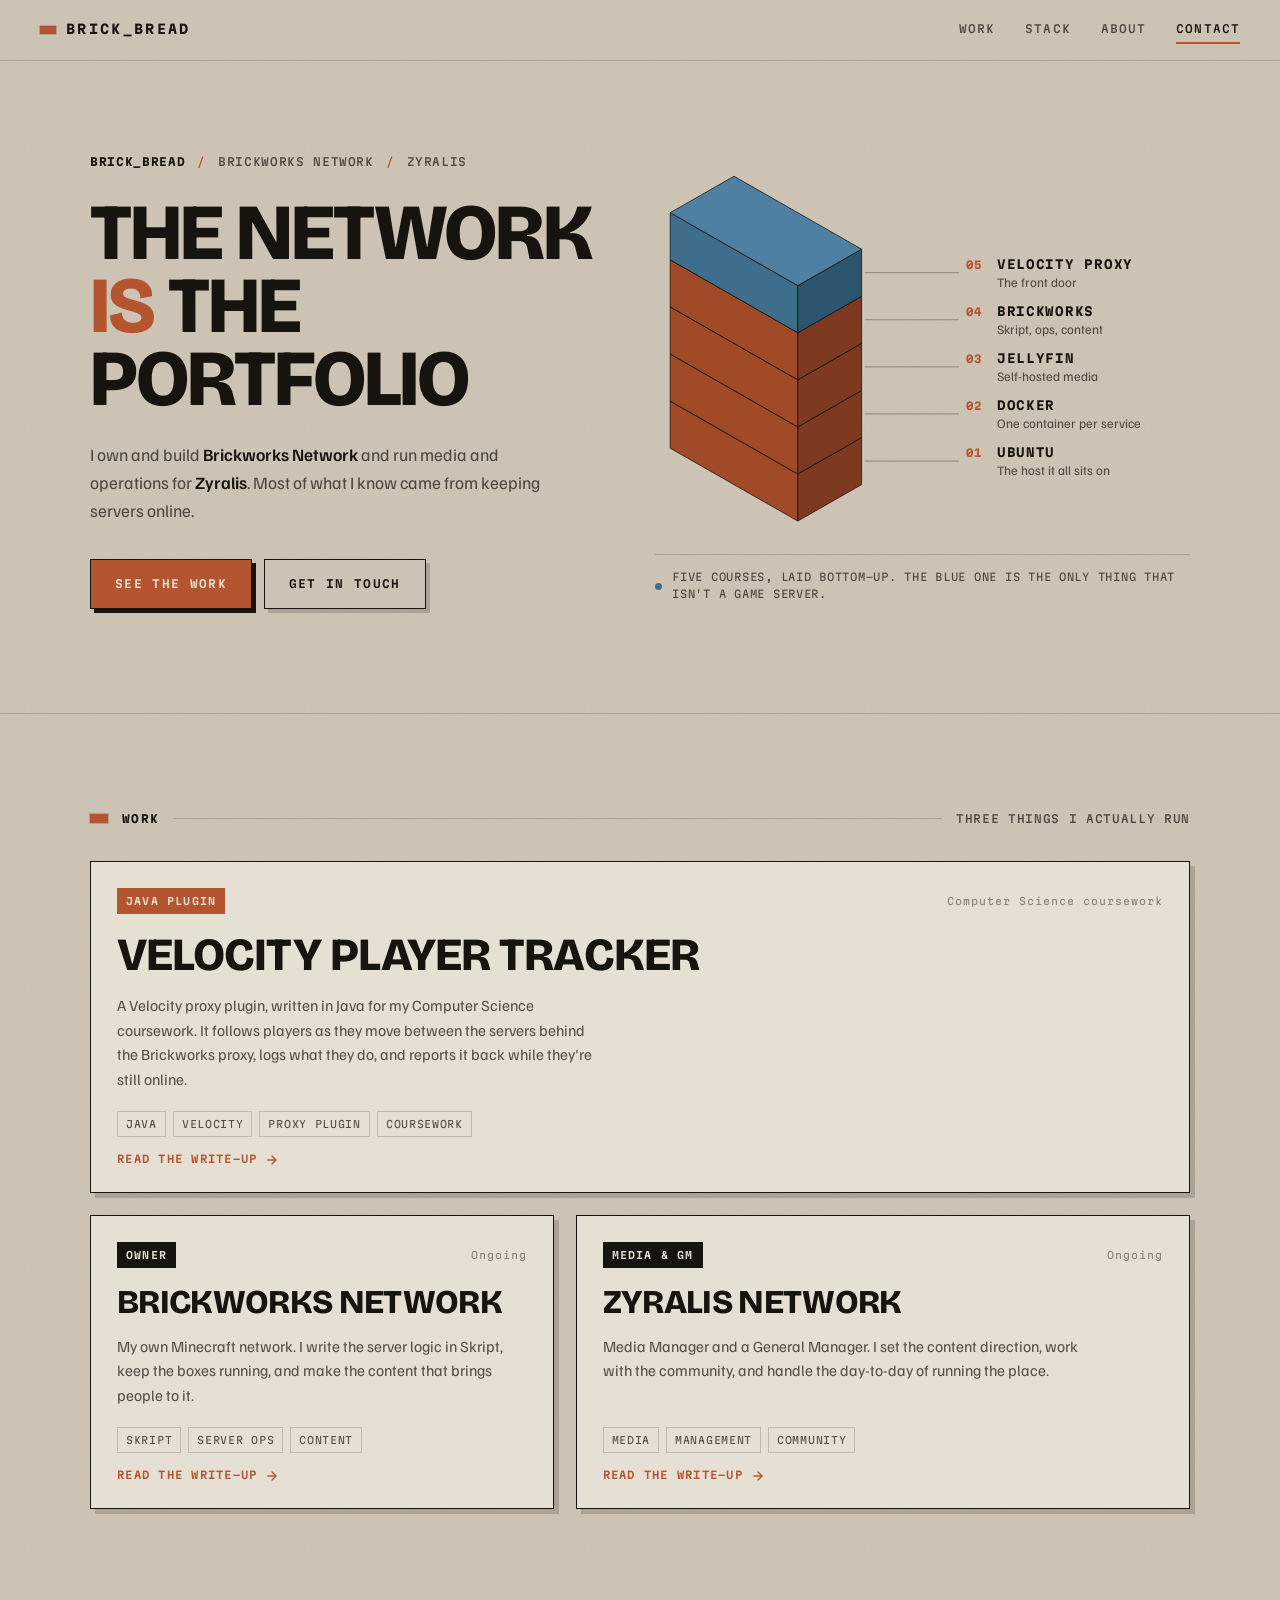
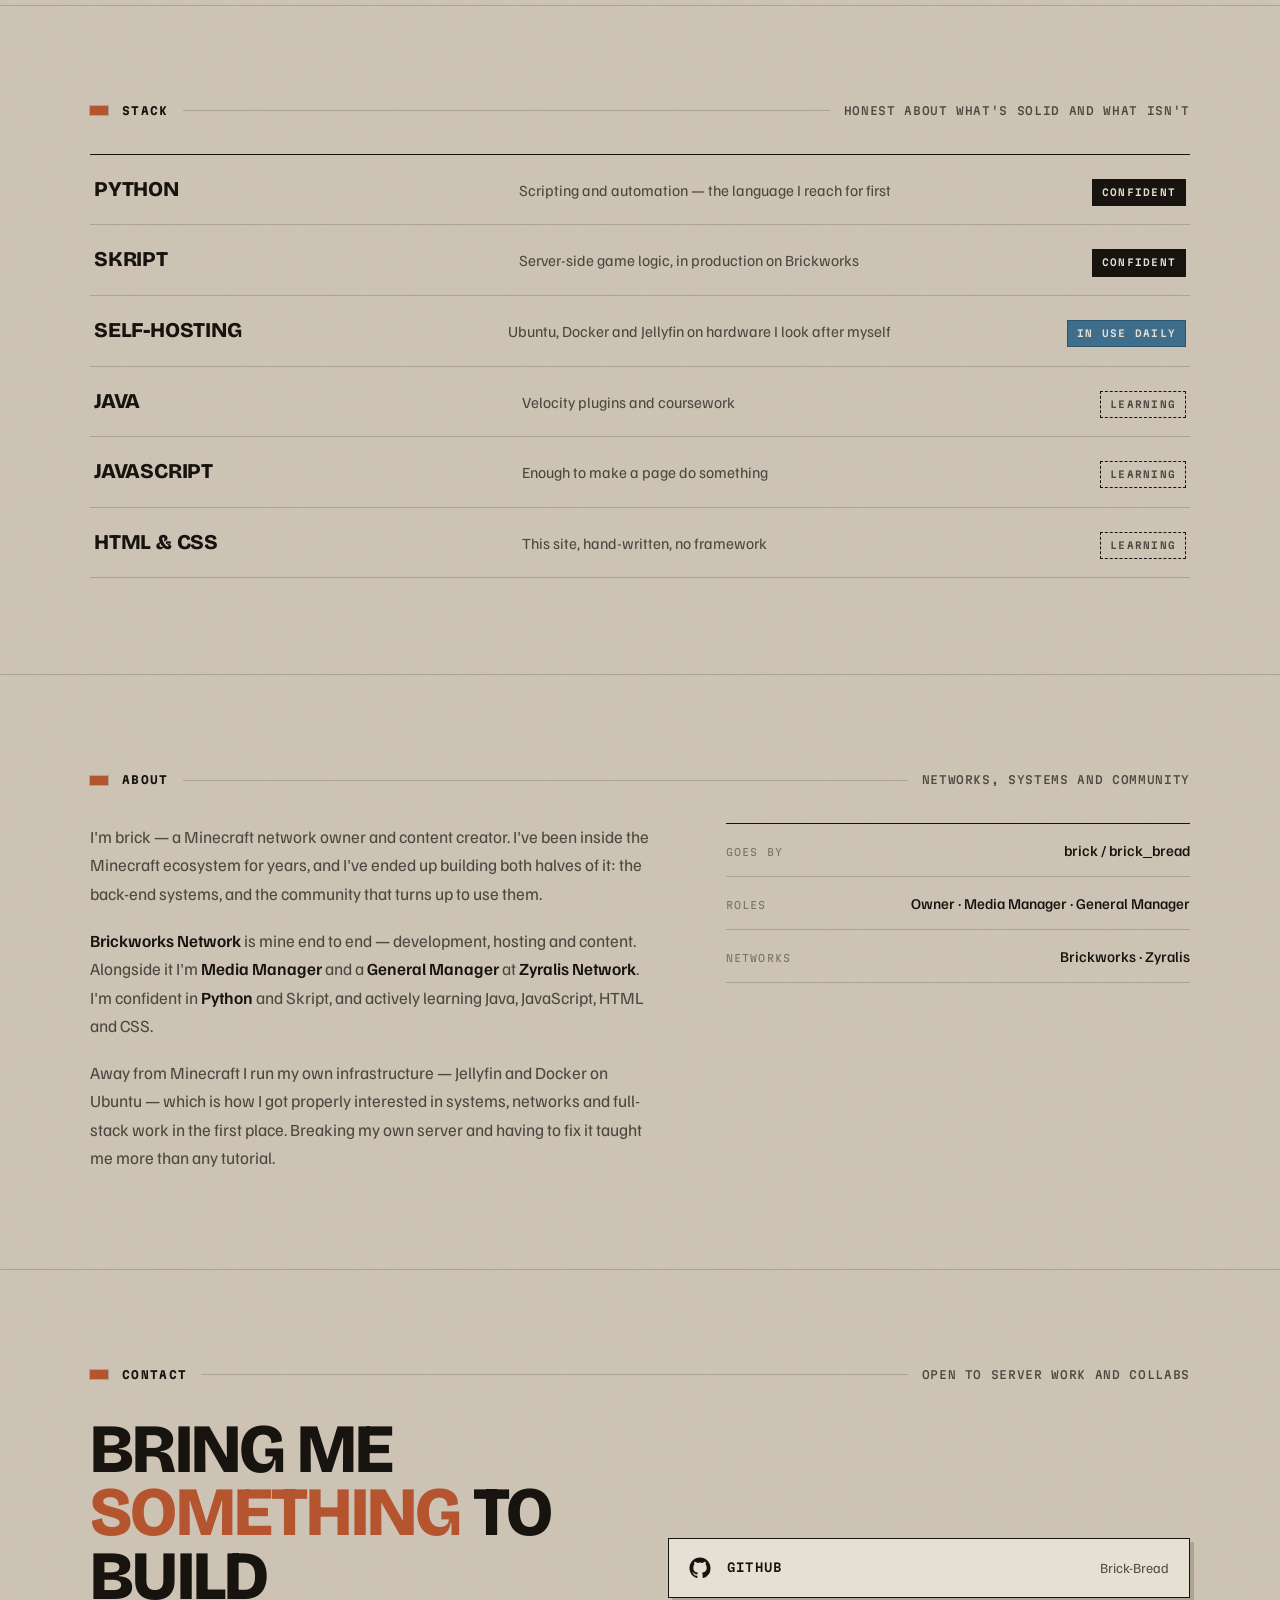
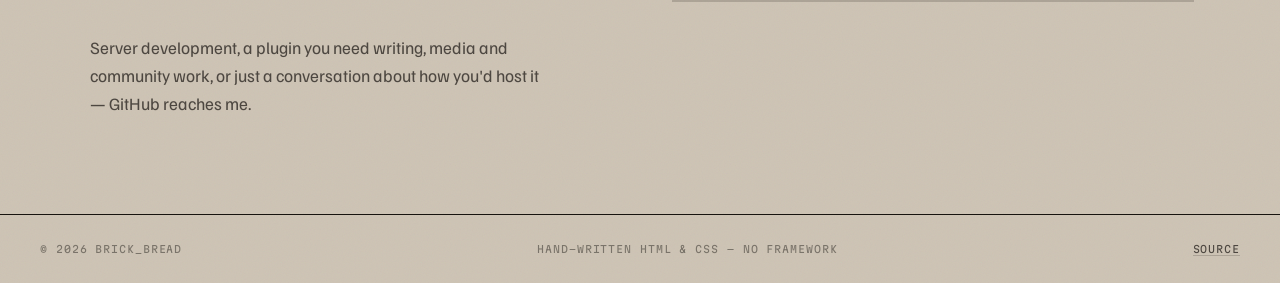
==== commit 6e83c5d7: "Remove personal information and LinkedIn from the site Scrubs identifying details, leaving the brick" ====
--- a/index.html
+++ b/index.html
@@ -4,13 +4,13 @@
 <meta charset="utf-8">
 <meta name="viewport" content="width=device-width, initial-scale=1">
 <title>brick_bread — Minecraft networks, built and kept online</title>
-<meta name="description" content="Liam Mercer (brick_bread) — owner and developer of Brickworks Network, media and operations at Zyralis, and an A Level Computer Science student in the UK.">
+<meta name="description" content="brick_bread — owner and developer of Brickworks Network, media and operations at Zyralis.">
 <meta name="theme-color" content="#cdc3b4">
-<meta name="author" content="Liam Mercer">
+<meta name="author" content="brick_bread">
 
 <meta property="og:type" content="website">
 <meta property="og:title" content="brick_bread — Minecraft networks, built and kept online">
-<meta property="og:description" content="Owner and developer of Brickworks Network, media and operations at Zyralis, and an A Level Computer Science student in the UK.">
+<meta property="og:description" content="Owner and developer of Brickworks Network, media and operations at Zyralis.">
 <meta name="twitter:card" content="summary">
 
 <link rel="icon" href="assets/favicon.svg" type="image/svg+xml">
@@ -52,13 +52,12 @@
   <section class="bb-hero">
     <div>
       <p class="bb-hero-kicker bb-mono">
-        <b>Liam Mercer</b> <span aria-hidden="true">/</span> brick_bread <span aria-hidden="true">/</span> United Kingdom
+        <b>brick_bread</b> <span aria-hidden="true">/</span> Brickworks Network <span aria-hidden="true">/</span> Zyralis
       </p>
       <h1 class="bb-display">The network <em>is</em> the portfolio</h1>
       <p class="bb-lede">
-        I own and build <strong>Brickworks Network</strong>, run media and operations for
-        <strong>Zyralis</strong>, and I'm working through A Levels in Computer Science,
-        Business and Criminology. Most of what I know came from keeping servers online.
+        I own and build <strong>Brickworks Network</strong> and run media and operations
+        for <strong>Zyralis</strong>. Most of what I know came from keeping servers online.
       </p>
       <div class="bb-actions">
         <a class="bb-btn bb-btn-solid" href="#work">See the work</a>
@@ -192,11 +191,11 @@
         <a class="bb-card bb-card-lead" href="projects/#tracker">
           <div class="bb-card-top">
             <span class="bb-role bb-role-clay">Java plugin</span>
-            <span class="bb-card-meta">A Level CS coursework</span>
+            <span class="bb-card-meta">Computer Science coursework</span>
           </div>
           <h3>Velocity Player Tracker</h3>
           <p>
-            A Velocity proxy plugin, written in Java for my A Level Computer Science
+            A Velocity proxy plugin, written in Java for my Computer Science
             coursework. It follows players as they move between the servers behind the
             Brickworks proxy, logs what they do, and reports it back while they're still online.
           </p>
@@ -204,7 +203,7 @@
             <span class="bb-tag">Java</span>
             <span class="bb-tag">Velocity</span>
             <span class="bb-tag">Proxy plugin</span>
-            <span class="bb-tag">A Level CS</span>
+            <span class="bb-tag">Coursework</span>
           </div>
           <span class="bb-card-cta">Read the write-up
             <svg width="14" height="14" viewBox="0 0 24 24" fill="none" stroke="currentColor" stroke-width="2.4" stroke-linecap="round" stroke-linejoin="round" aria-hidden="true"><path d="M5 12h13"/><path d="M12 5l7 7-7 7"/></svg>
@@ -287,7 +286,7 @@
       </div>
       <div class="bb-row">
         <span class="bb-row-name">Java</span>
-        <span class="bb-row-what">Velocity plugins and A Level coursework</span>
+        <span class="bb-row-what">Velocity plugins and coursework</span>
         <span class="bb-state bb-state-learn">Learning</span>
       </div>
       <div class="bb-row">
@@ -312,14 +311,14 @@
     <p class="bb-eyebrow bb-mono">
       <span class="bb-eyebrow-name">About</span>
       <span class="bb-eyebrow-rule" aria-hidden="true"></span>
-      <span class="bb-eyebrow-meta">Sixth form, UK</span>
+      <span class="bb-eyebrow-meta">Networks, systems and community</span>
     </p>
 
     <div class="bb-about bb-rise">
       <div class="bb-prose">
         <p>
-          I'm brick — a Minecraft network owner, content creator and sixth form student in
-          the UK. I've been inside the Minecraft ecosystem for years, and I've ended up
+          I'm brick — a Minecraft network owner and content creator.
+          I've been inside the Minecraft ecosystem for years, and I've ended up
           building both halves of it: the back-end systems, and the community that turns
           up to use them.
         </p>
@@ -339,10 +338,7 @@
       </div>
 
       <dl class="bb-spec">
-        <div><dt>Name</dt><dd>Liam Mercer</dd></div>
         <div><dt>Goes by</dt><dd>brick / brick_bread</dd></div>
-        <div><dt>Based</dt><dd>United Kingdom</dd></div>
-        <div><dt>Studying</dt><dd>Computer Science · Business · Criminology</dd></div>
         <div><dt>Roles</dt><dd>Owner · Media Manager · General Manager</dd></div>
         <div><dt>Networks</dt><dd>Brickworks · Zyralis</dd></div>
       </dl>
@@ -366,7 +362,7 @@
         <h2 class="bb-display">Bring me <em>something</em> to build</h2>
         <p class="bb-lede">
           Server development, a plugin you need writing, media and community work, or
-          just a conversation about how you'd host it — either of these reaches me.
+          just a conversation about how you'd host it — GitHub reaches me.
         </p>
       </div>
 
@@ -376,11 +372,6 @@
           <span class="bb-link-label">GitHub</span>
           <span class="bb-link-sub">Brick-Bread</span>
         </a>
-        <a class="bb-link-row" href="https://www.linkedin.com/in/liam-mercer-a99ba63b9/" rel="me noopener">
-          <svg width="22" height="22" viewBox="0 0 24 24" fill="currentColor" aria-hidden="true"><path d="M20.45 20.45h-3.55v-5.57c0-1.33-.03-3.04-1.85-3.04-1.85 0-2.14 1.45-2.14 2.94v5.67H9.35V9h3.41v1.56h.05a3.74 3.74 0 0 1 3.37-1.85c3.6 0 4.27 2.37 4.27 5.46v6.28ZM5.34 7.43a2.06 2.06 0 1 1 0-4.12 2.06 2.06 0 0 1 0 4.12ZM7.12 20.45H3.56V9h3.56v11.45ZM22.22 0H1.77C.79 0 0 .77 0 1.73v20.54C0 23.23.79 24 1.77 24h20.45c.98 0 1.78-.77 1.78-1.73V1.73C24 .77 23.2 0 22.22 0Z"/></svg>
-          <span class="bb-link-label">LinkedIn</span>
-          <span class="bb-link-sub">Liam Mercer</span>
-        </a>
       </div>
     </div>
   </section>
@@ -388,7 +379,7 @@
 </main>
 
 <footer class="bb-foot">
-  <span>© 2026 Liam Mercer</span>
+  <span>© 2026 brick_bread</span>
   <span>Hand-written HTML &amp; CSS — no framework</span>
   <span><a href="https://github.com/Brick-Bread/Brick-Bread.github.io">Source</a></span>
 </footer>
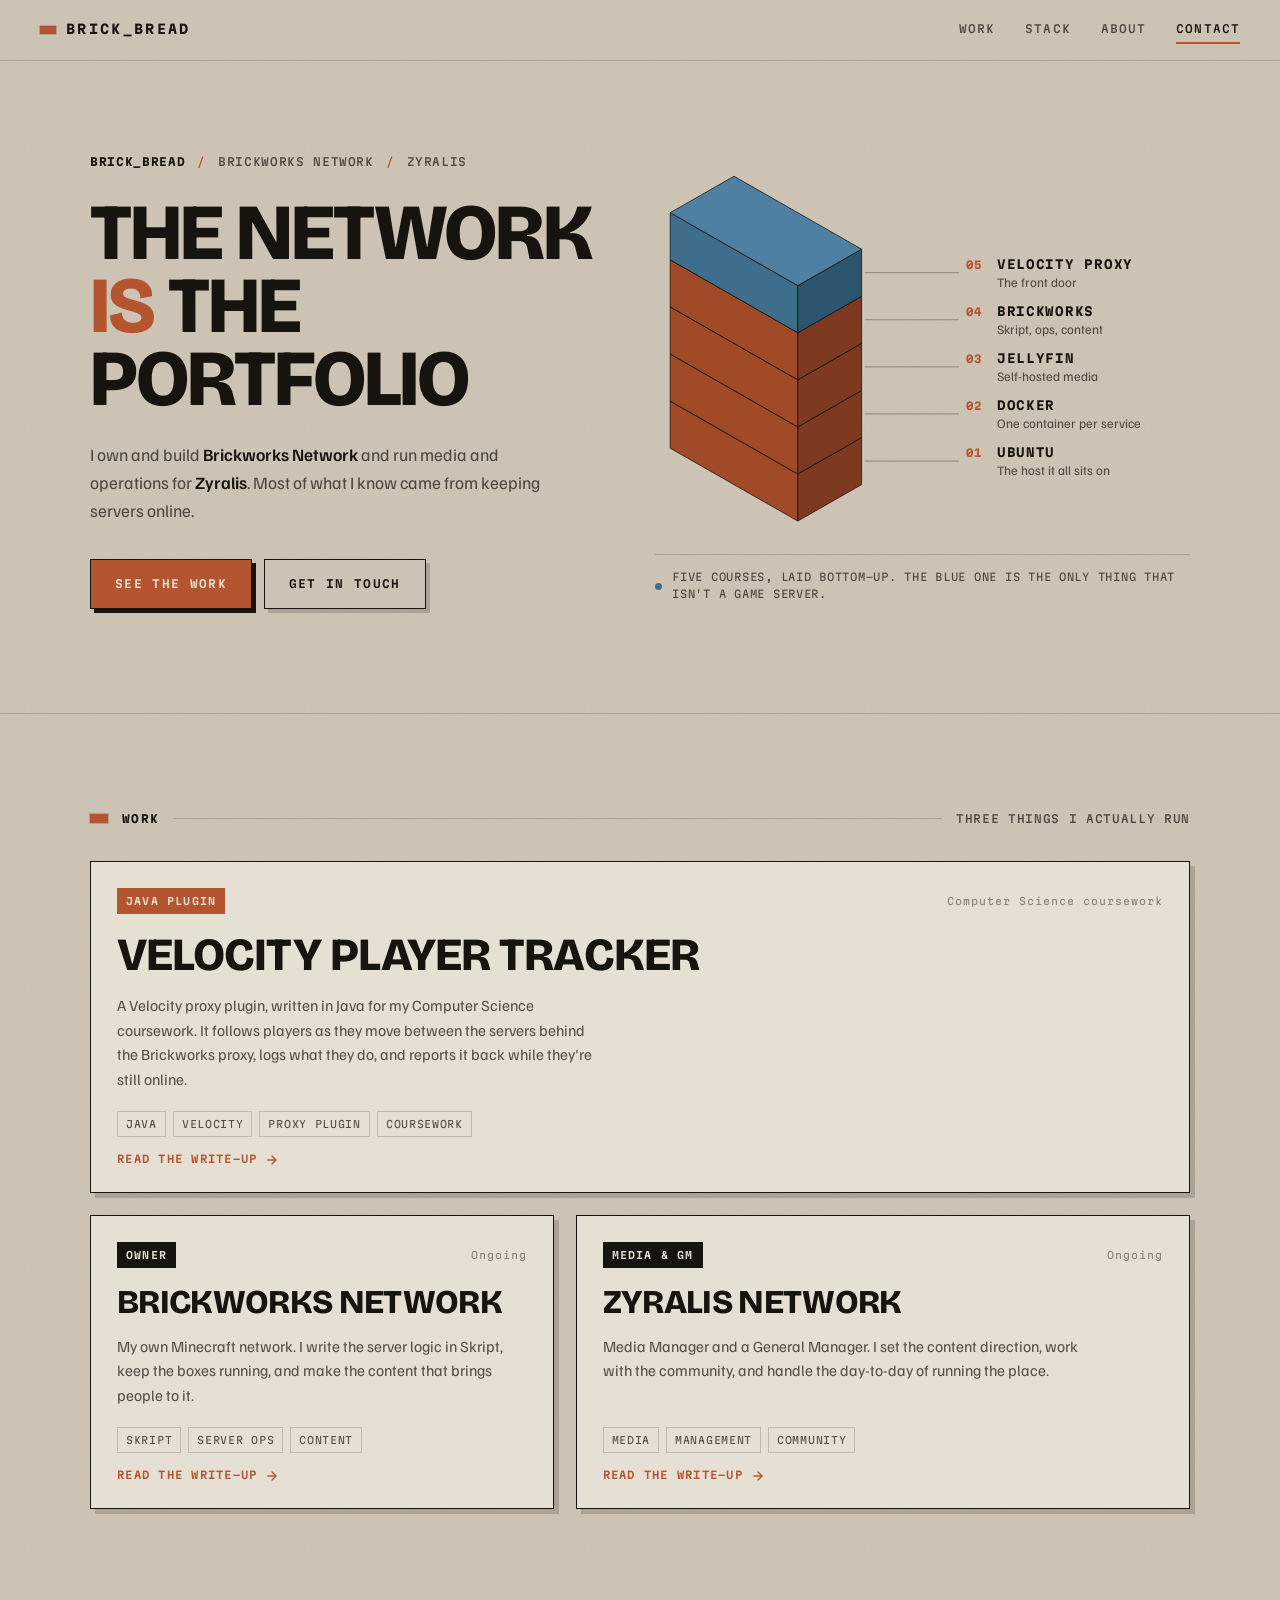
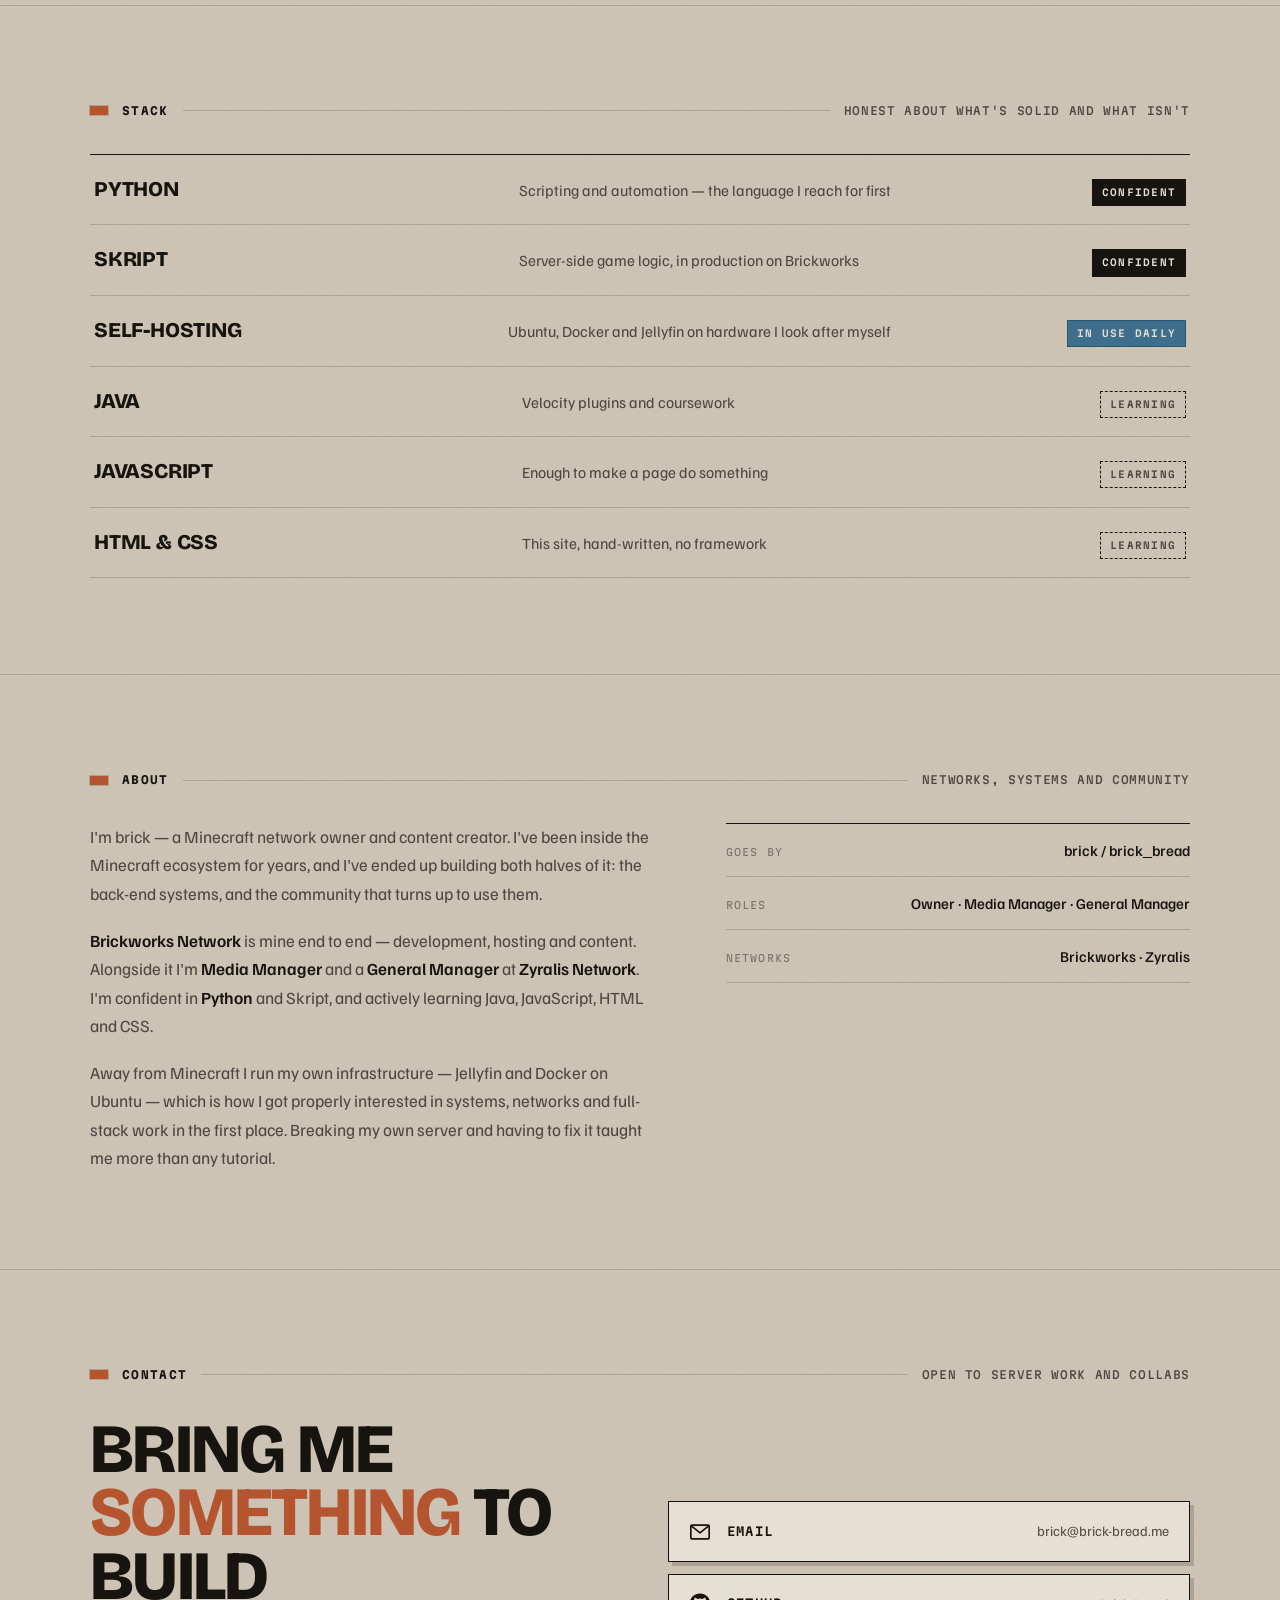
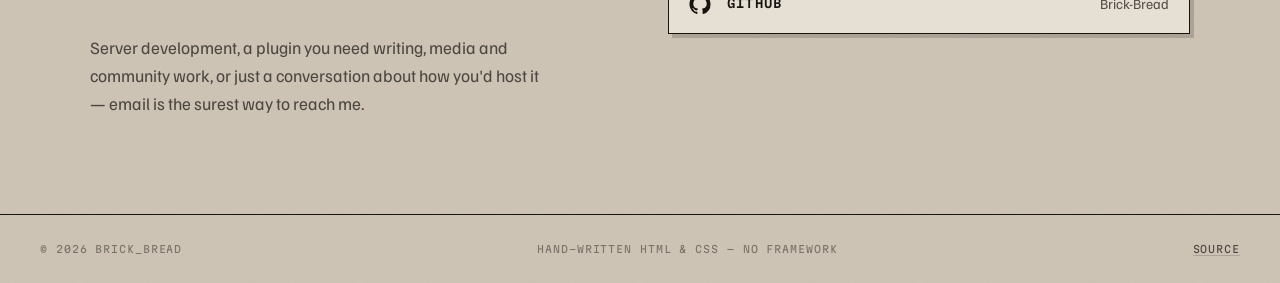
==== commit 175f5785: "Add brick@brick-bread.me as the primary contact route The contact section only offered GitHub after " ====
--- a/index.html
+++ b/index.html
@@ -362,11 +362,16 @@
         <h2 class="bb-display">Bring me <em>something</em> to build</h2>
         <p class="bb-lede">
           Server development, a plugin you need writing, media and community work, or
-          just a conversation about how you'd host it — GitHub reaches me.
+          just a conversation about how you'd host it — email is the surest way to reach me.
         </p>
       </div>
 
       <div class="bb-links">
+        <a class="bb-link-row" href="mailto:brick@brick-bread.me">
+          <svg width="22" height="22" viewBox="0 0 24 24" fill="none" stroke="currentColor" stroke-width="1.8" stroke-linejoin="round" aria-hidden="true"><rect x="2" y="4.5" width="20" height="15" rx="1"/><path d="M2.6 5.4 12 13l9.4-7.6"/></svg>
+          <span class="bb-link-label">Email</span>
+          <span class="bb-link-sub">brick@brick-bread.me</span>
+        </a>
         <a class="bb-link-row" href="https://github.com/Brick-Bread" rel="me noopener">
           <svg width="22" height="22" viewBox="0 0 24 24" fill="currentColor" aria-hidden="true"><path d="M12 .5C5.73.5.5 5.73.5 12c0 5.08 3.29 9.39 7.86 10.91.58.1.79-.25.79-.55v-1.93c-3.2.7-3.88-1.54-3.88-1.54-.52-1.33-1.28-1.68-1.28-1.68-1.05-.72.08-.7.08-.7 1.16.08 1.77 1.19 1.77 1.19 1.03 1.77 2.7 1.26 3.36.96.1-.75.4-1.26.73-1.55-2.55-.29-5.24-1.28-5.24-5.7 0-1.26.45-2.29 1.19-3.1-.12-.29-.52-1.46.11-3.05 0 0 .96-.31 3.15 1.18a10.9 10.9 0 0 1 5.74 0c2.18-1.49 3.14-1.18 3.14-1.18.63 1.59.23 2.76.12 3.05.74.81 1.18 1.84 1.18 3.1 0 4.43-2.69 5.4-5.25 5.69.41.36.78 1.07.78 2.16v3.2c0 .31.2.66.8.55A11.5 11.5 0 0 0 23.5 12C23.5 5.73 18.27.5 12 .5Z"/></svg>
           <span class="bb-link-label">GitHub</span>
--- a/styles.css
+++ b/styles.css
@@ -570,7 +570,7 @@
 .bb-link-row:hover { transform: translate(2px, 2px); box-shadow: 2px 2px 0 var(--clay); background: var(--slip-hot); }
 .bb-link-row svg { flex: none; }
 .bb-link-label { font-family: var(--mono); font-size: 12px; font-weight: 600; letter-spacing: .1em; text-transform: uppercase; }
-.bb-link-sub { font-size: 14px; color: var(--kiln-70); margin-left: auto; text-align: right; }
+.bb-link-sub { font-size: 14px; color: var(--kiln-70); margin-left: auto; text-align: right; min-width: 0; overflow-wrap: anywhere; }
 
 /* --------------------------------------------------------------------------
    Footer
@@ -713,7 +713,8 @@
 }
 
 @media (max-width: 560px) {
-  .bb-link-sub { display: none; }
+  .bb-link-row { gap: 12px; padding: 16px; }
+  .bb-link-sub { font-size: 12.5px; }
   .bb-spec div { flex-direction: column; gap: 3px; }
   .bb-spec dd { text-align: left; }
   .bb-foot { justify-content: flex-start; }
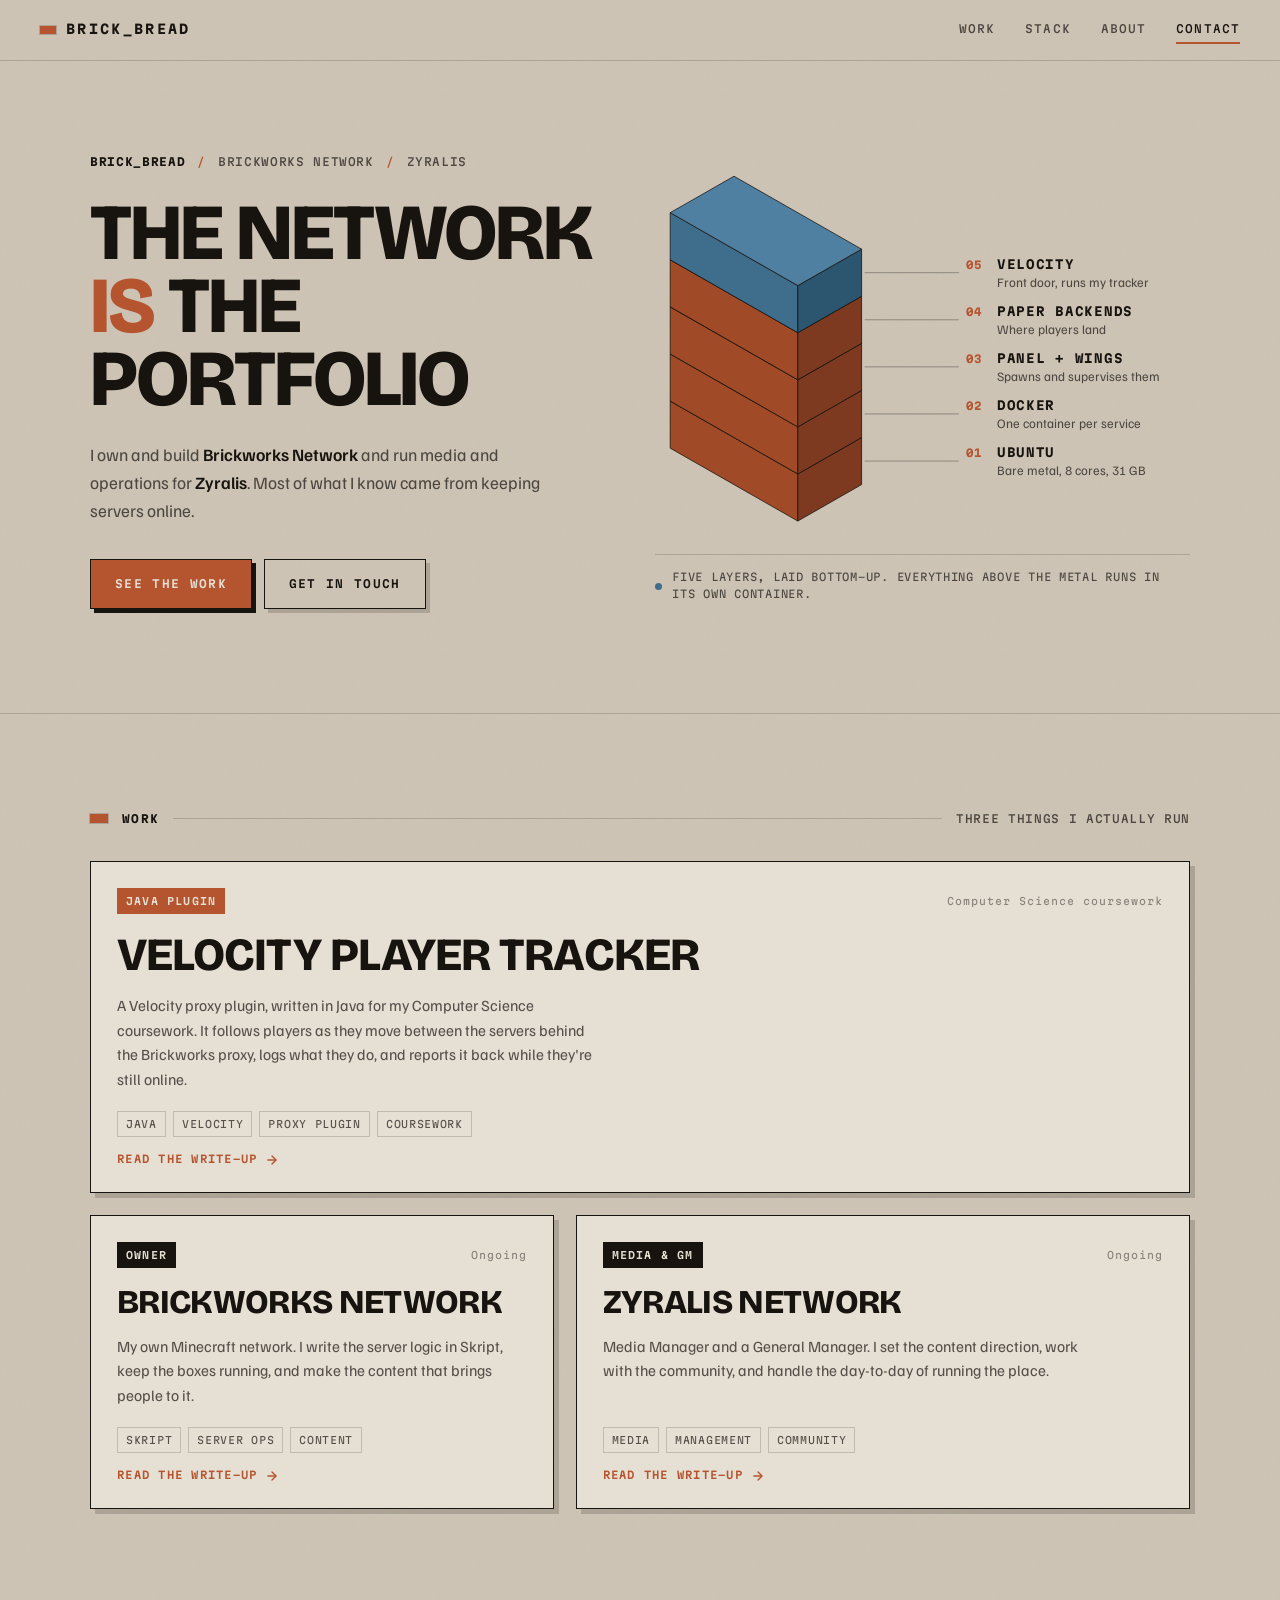
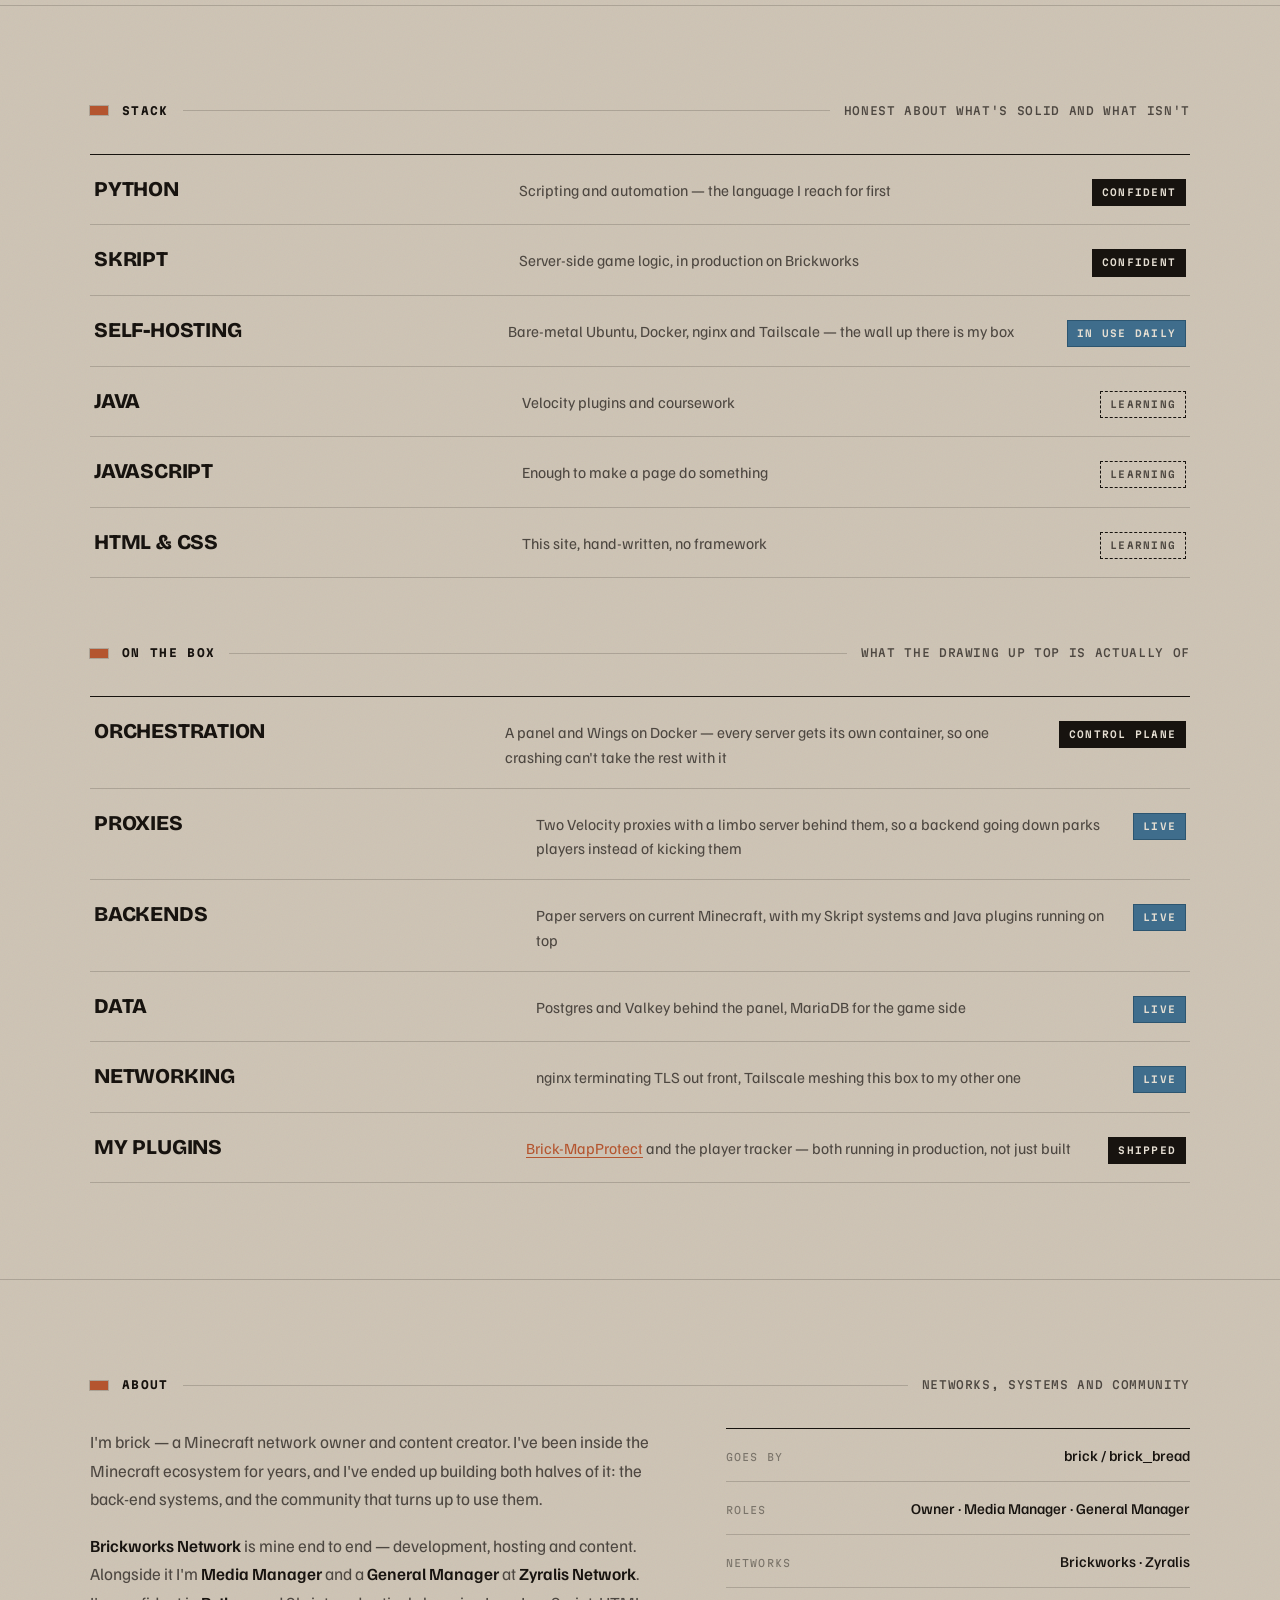
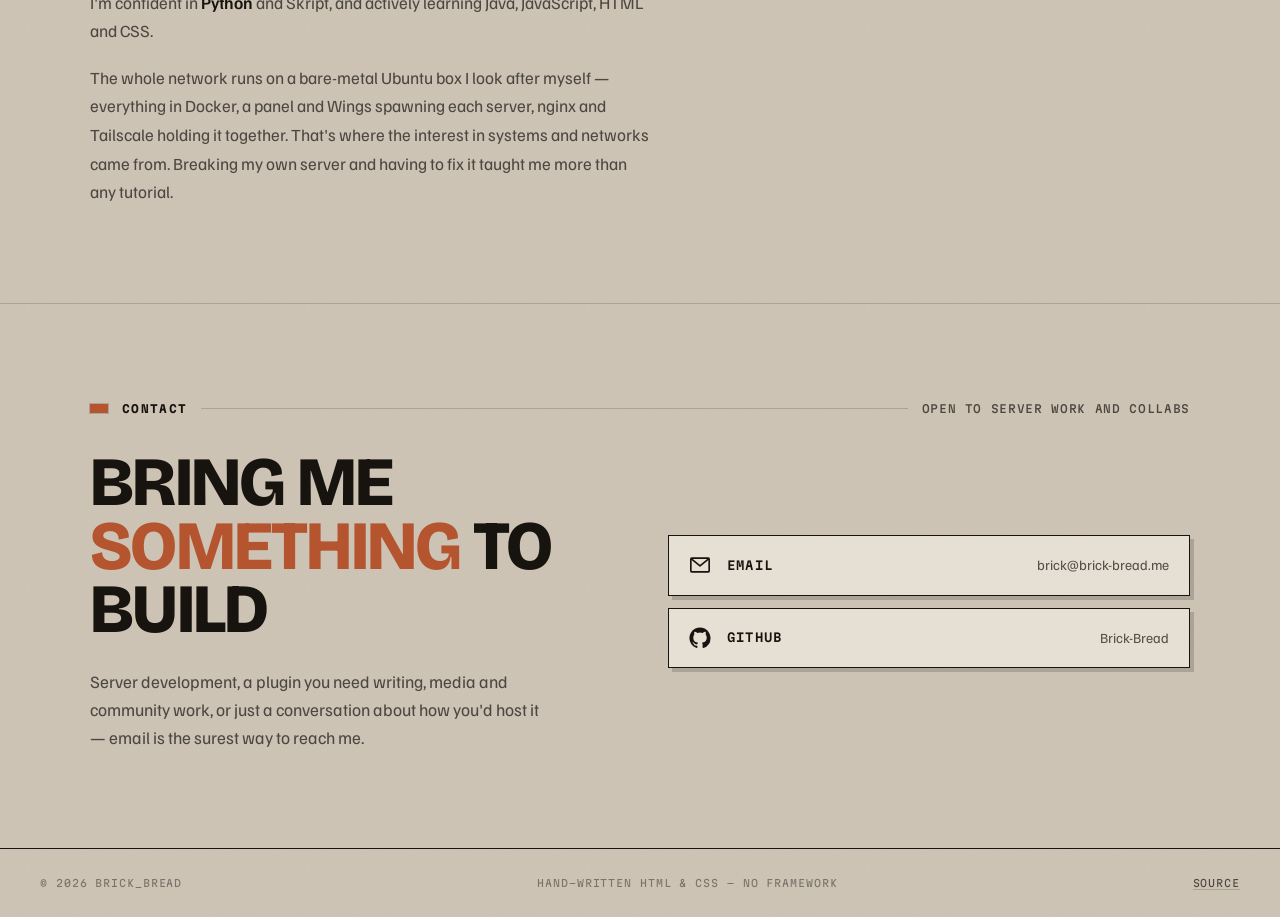
==== commit d3f99417: "Rebuild the self-hosting content from what the box actually runs The self-hosting story was inherite" ====
--- a/index.html
+++ b/index.html
@@ -68,7 +68,7 @@
     <!-- ---- SIGNATURE: annotated axonometric of the things I run ---- -->
     <figure class="bb-stack-fig">
       <svg class="bb-stack" viewBox="-104 -272 704 498" role="img"
-           aria-label="An axonometric drawing of a five-course brick wall, labelled bottom to top: Ubuntu, Docker, Jellyfin, Brickworks, and a Velocity proxy as the top course."
+           aria-label="An axonometric drawing of a five-course brick wall, labelled bottom to top: Ubuntu on bare metal, Docker, the panel and Wings control plane, Paper backends, and a Velocity proxy as the top course."
            xmlns="http://www.w3.org/2000/svg">
 
         <!-- course 01 — Ubuntu -->
@@ -83,7 +83,7 @@
             <g class="bb-anno">
               <text class="bb-anno-num"  x="306" y="122">01</text>
               <text class="bb-anno-name" x="346" y="122">UBUNTU</text>
-              <text class="bb-anno-sub"  x="346" y="146">The host it all sits on</text>
+              <text class="bb-anno-sub"  x="346" y="146">Bare metal, 8 cores, 31 GB</text>
             </g>
           </g>
         </g>
@@ -105,7 +105,7 @@
           </g>
         </g>
 
-        <!-- course 03 — Jellyfin -->
+        <!-- course 03 — panel + wings control plane -->
         <g transform="translate(0,-124)">
           <g class="bb-brick bb-brick-3">
             <g class="bb-brick-body">
@@ -116,13 +116,13 @@
             <path class="bb-leader" d="M172 127 H296"/>
             <g class="bb-anno">
               <text class="bb-anno-num"  x="306" y="122">03</text>
-              <text class="bb-anno-name" x="346" y="122">JELLYFIN</text>
-              <text class="bb-anno-sub"  x="346" y="146">Self-hosted media</text>
+              <text class="bb-anno-name" x="346" y="122">PANEL + WINGS</text>
+              <text class="bb-anno-sub"  x="346" y="146">Spawns and supervises them</text>
             </g>
           </g>
         </g>
 
-        <!-- course 04 — Brickworks SMP -->
+        <!-- course 04 — Paper backends -->
         <g transform="translate(0,-186)">
           <g class="bb-brick bb-brick-4">
             <g class="bb-brick-body">
@@ -133,8 +133,8 @@
             <path class="bb-leader" d="M172 127 H296"/>
             <g class="bb-anno">
               <text class="bb-anno-num"  x="306" y="122">04</text>
-              <text class="bb-anno-name" x="346" y="122">BRICKWORKS</text>
-              <text class="bb-anno-sub"  x="346" y="146">Skript, ops, content</text>
+              <text class="bb-anno-name" x="346" y="122">PAPER BACKENDS</text>
+              <text class="bb-anno-sub"  x="346" y="146">Where players land</text>
             </g>
           </g>
         </g>
@@ -150,8 +150,8 @@
             <path class="bb-leader" d="M172 127 H296"/>
             <g class="bb-anno">
               <text class="bb-anno-num"  x="306" y="122">05</text>
-              <text class="bb-anno-name" x="346" y="122">VELOCITY PROXY</text>
-              <text class="bb-anno-sub"  x="346" y="146">The front door</text>
+              <text class="bb-anno-name" x="346" y="122">VELOCITY</text>
+              <text class="bb-anno-sub"  x="346" y="146">Front door, runs my tracker</text>
             </g>
           </g>
         </g>
@@ -159,16 +159,16 @@
 
       <!-- annotations again, for narrow screens where the callouts don't fit -->
       <ul class="bb-stack-list">
-        <li><i>05</i><b>Velocity proxy</b><span>The front door</span></li>
-        <li><i>04</i><b>Brickworks</b><span>Skript, ops, content</span></li>
-        <li><i>03</i><b>Jellyfin</b><span>Self-hosted media</span></li>
+        <li><i>05</i><b>Velocity</b><span>Front door, runs my tracker</span></li>
+        <li><i>04</i><b>Paper backends</b><span>Where players land</span></li>
+        <li><i>03</i><b>Panel + Wings</b><span>Spawns and supervises them</span></li>
         <li><i>02</i><b>Docker</b><span>One container per service</span></li>
-        <li><i>01</i><b>Ubuntu</b><span>The host it all sits on</span></li>
+        <li><i>01</i><b>Ubuntu</b><span>Bare metal, 8 cores, 31 GB</span></li>
       </ul>
 
       <figcaption class="bb-stack-note">
         <span class="bb-dot" aria-hidden="true"></span>
-        Five courses, laid bottom-up. The blue one is the only thing that isn't a game server.
+        Five layers, laid bottom-up. Everything above the metal runs in its own container.
       </figcaption>
     </figure>
   </section>
@@ -281,7 +281,7 @@
       </div>
       <div class="bb-row">
         <span class="bb-row-name">Self-hosting</span>
-        <span class="bb-row-what">Ubuntu, Docker and Jellyfin on hardware I look after myself</span>
+        <span class="bb-row-what">Bare-metal Ubuntu, Docker, nginx and Tailscale — the wall up there is my box</span>
         <span class="bb-state bb-state-live">In use daily</span>
       </div>
       <div class="bb-row">
@@ -298,6 +298,45 @@
         <span class="bb-row-name">HTML &amp; CSS</span>
         <span class="bb-row-what">This site, hand-written, no framework</span>
         <span class="bb-state bb-state-learn">Learning</span>
+      </div>
+    </div>
+
+    <p class="bb-eyebrow bb-eyebrow-next bb-mono">
+      <span class="bb-eyebrow-name">On the box</span>
+      <span class="bb-eyebrow-rule" aria-hidden="true"></span>
+      <span class="bb-eyebrow-meta">What the drawing up top is actually of</span>
+    </p>
+
+    <div class="bb-manifest bb-rise">
+      <div class="bb-row">
+        <span class="bb-row-name">Orchestration</span>
+        <span class="bb-row-what">A panel and Wings on Docker — every server gets its own container, so one crashing can't take the rest with it</span>
+        <span class="bb-state bb-state-solid">Control plane</span>
+      </div>
+      <div class="bb-row">
+        <span class="bb-row-name">Proxies</span>
+        <span class="bb-row-what">Two Velocity proxies with a limbo server behind them, so a backend going down parks players instead of kicking them</span>
+        <span class="bb-state bb-state-live">Live</span>
+      </div>
+      <div class="bb-row">
+        <span class="bb-row-name">Backends</span>
+        <span class="bb-row-what">Paper servers on current Minecraft, with my Skript systems and Java plugins running on top</span>
+        <span class="bb-state bb-state-live">Live</span>
+      </div>
+      <div class="bb-row">
+        <span class="bb-row-name">Data</span>
+        <span class="bb-row-what">Postgres and Valkey behind the panel, MariaDB for the game side</span>
+        <span class="bb-state bb-state-live">Live</span>
+      </div>
+      <div class="bb-row">
+        <span class="bb-row-name">Networking</span>
+        <span class="bb-row-what">nginx terminating TLS out front, Tailscale meshing this box to my other one</span>
+        <span class="bb-state bb-state-live">Live</span>
+      </div>
+      <div class="bb-row">
+        <span class="bb-row-name">My plugins</span>
+        <span class="bb-row-what"><a class="bb-inline" href="https://github.com/Brick-Bread/Brick-MapProtect">Brick-MapProtect</a> and the player tracker — both running in production, not just built</span>
+        <span class="bb-state bb-state-solid">Shipped</span>
       </div>
     </div>
   </section>
@@ -330,10 +369,11 @@
           JavaScript, HTML and CSS.
         </p>
         <p>
-          Away from Minecraft I run my own infrastructure — Jellyfin and Docker on
-          Ubuntu — which is how I got properly interested in systems, networks and
-          full-stack work in the first place. Breaking my own server and having to fix it
-          taught me more than any tutorial.
+          The whole network runs on a bare-metal Ubuntu box I look after myself —
+          everything in Docker, a panel and Wings spawning each server, nginx and
+          Tailscale holding it together. That's where the interest in systems and
+          networks came from. Breaking my own server and having to fix it taught me
+          more than any tutorial.
         </p>
       </div>
 
--- a/styles.css
+++ b/styles.css
@@ -120,6 +120,8 @@
 .bb-eyebrow-name { color: var(--kiln); font-weight: 700; letter-spacing: .12em; }
 .bb-eyebrow-rule { flex: 1; height: 1px; background: var(--kiln-18); }
 .bb-eyebrow-meta { flex: none; }
+/* a second eyebrow inside one section needs air above it */
+.bb-eyebrow-next { margin-top: 66px; }
 
 /* --------------------------------------------------------------------------
    Layout scaffold
@@ -500,6 +502,10 @@
   text-transform: uppercase;
 }
 .bb-row-what { color: var(--kiln-70); font-size: 15.5px; }
+
+/* links inside a manifest row: underlined in clay, no colour change on the row */
+.bb-inline { color: var(--clay); text-decoration: none; border-bottom: 1px solid var(--clay); }
+.bb-inline:hover { background: var(--clay); color: var(--slip); }
 
 .bb-state {
   font-family: var(--mono);
